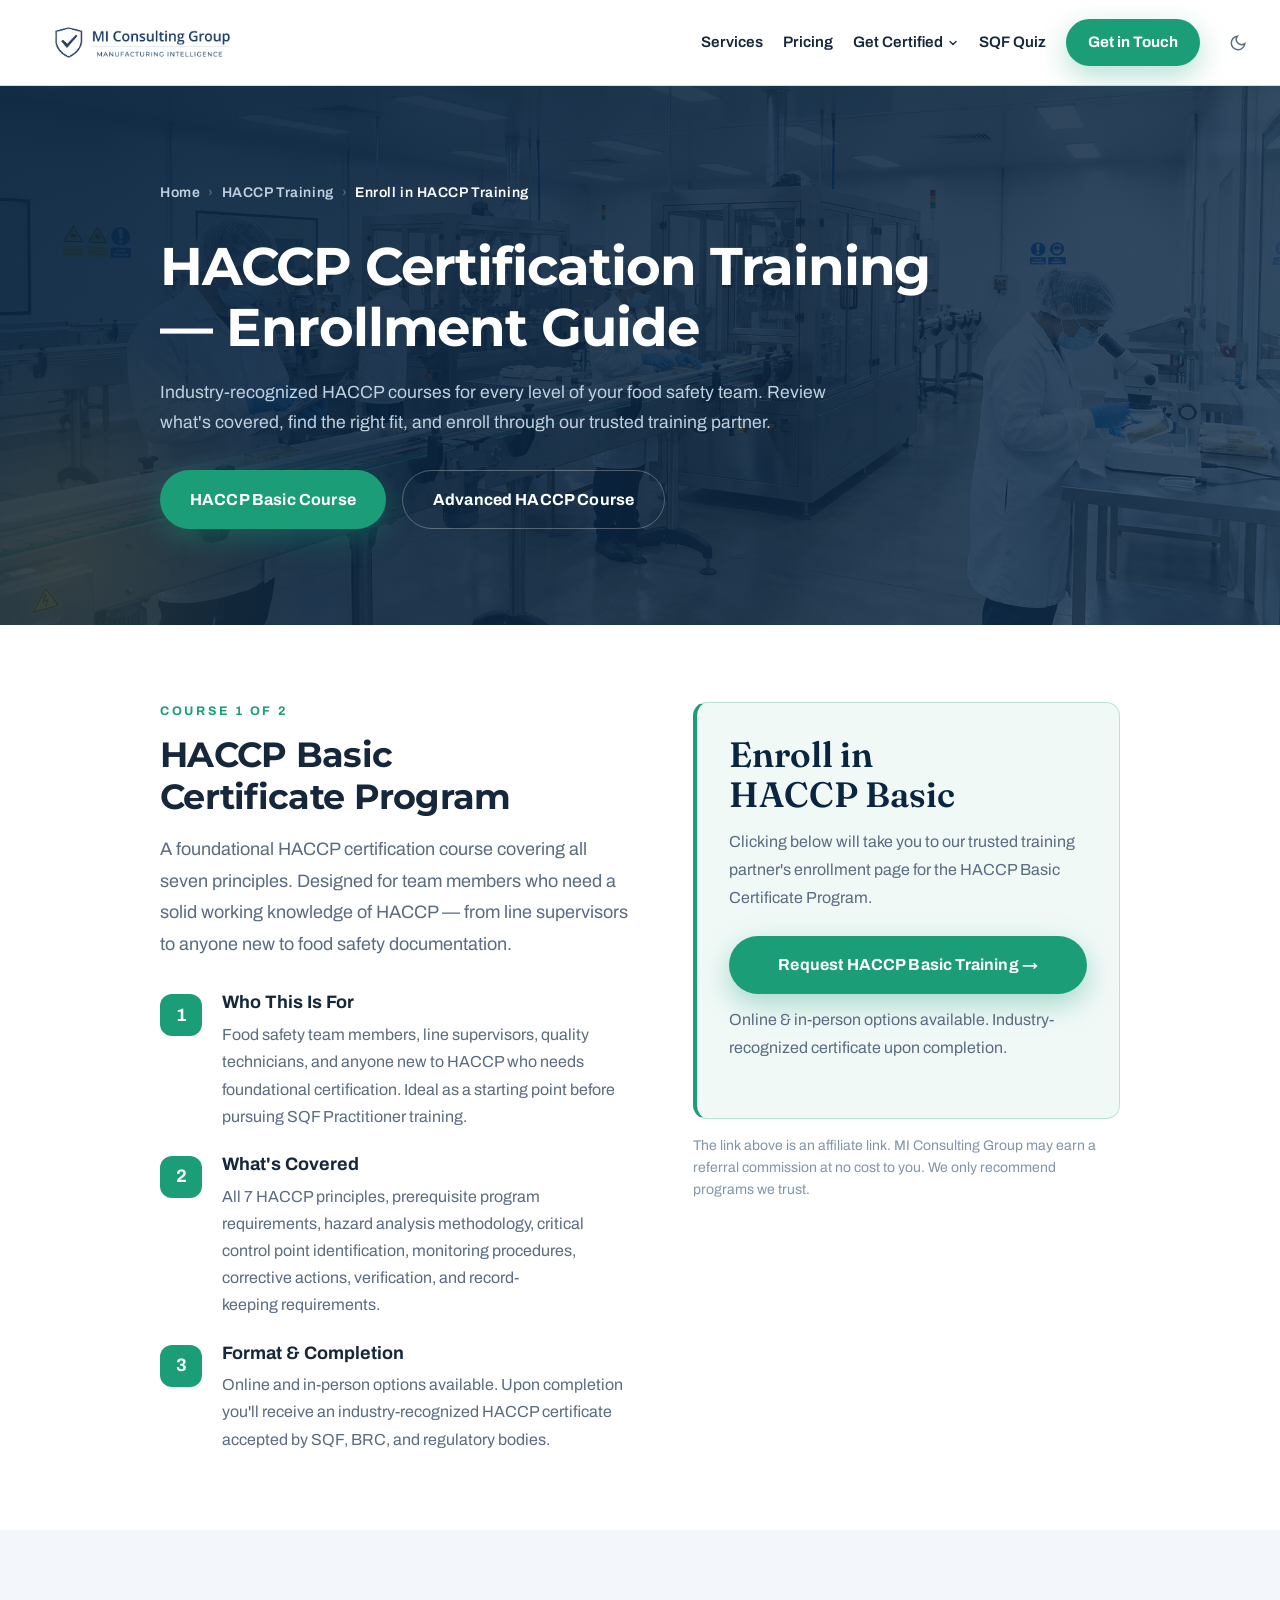
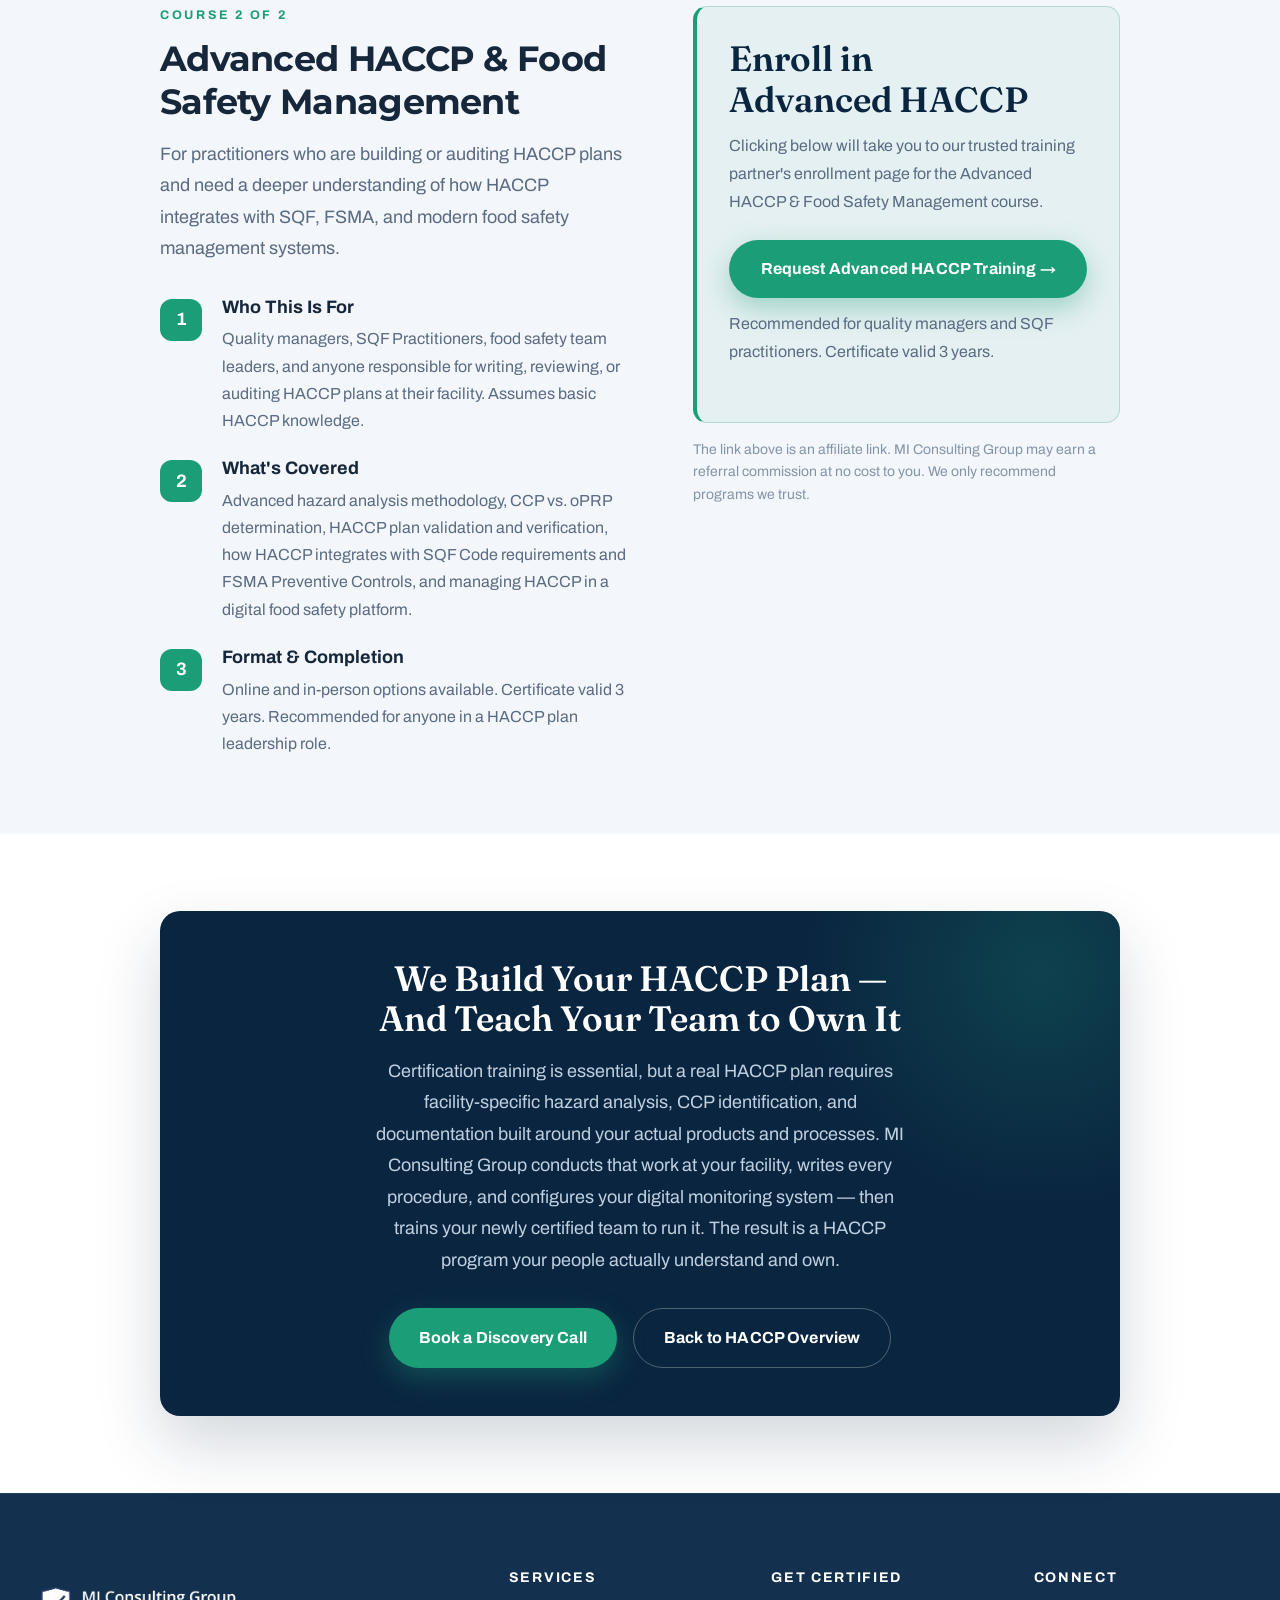
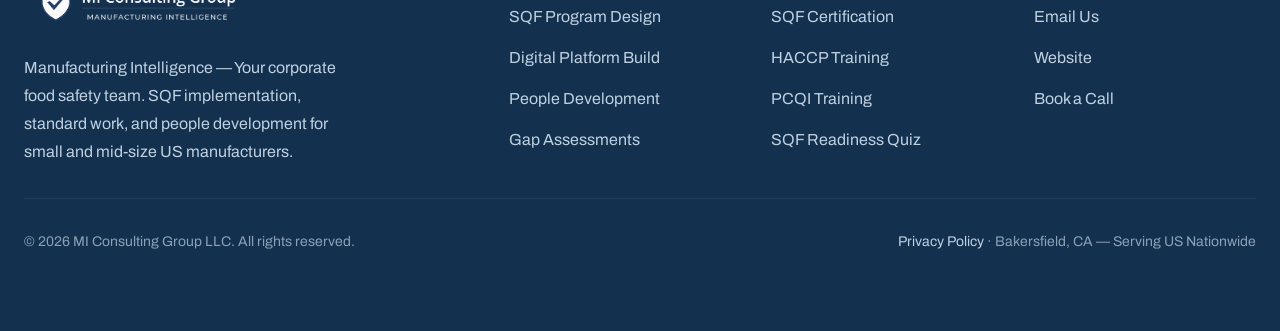
==== enroll-haccp.html @ 7e29c8f1 "Replace the landing page with the Perplexity multi-page site, restyled in the old design The single-" ====
<!DOCTYPE html>
<html lang="en">
<head>
<meta charset="UTF-8">
<meta name="viewport" content="width=device-width, initial-scale=1.0">
<title>HACCP Certification Training — Enrollment Guide | MI Consulting Group LLC</title>
<meta name="description" content="Enroll in industry-recognized HACCP certification training. HACCP Basic Certificate and Advanced HACCP courses for food safety teams at every level.">
<meta name="robots" content="index, follow">

<meta property="og:title" content="HACCP Certification Training — Enrollment Guide | MI Consulting Group LLC">
<meta property="og:description" content="Industry-recognized HACCP courses for every level of your food safety team. Review what's covered and enroll through our trusted training partner.">
<meta property="og:type" content="article">
<meta property="og:url" content="https://manufacturingintelligence.ai/enroll-haccp.html">
<meta property="og:image" content="https://manufacturingintelligence.ai/assets/hero.jpg">
<meta property="og:locale" content="en_US">
<meta property="og:site_name" content="MI Consulting Group LLC">

<meta name="twitter:card" content="summary_large_image">
<meta name="twitter:title" content="HACCP Certification Training — Enrollment Guide | MI Consulting Group LLC">
<meta name="twitter:description" content="Industry-recognized HACCP courses for every level of your food safety team.">
<meta name="twitter:image" content="https://manufacturingintelligence.ai/assets/hero.jpg">

<link rel="canonical" href="https://manufacturingintelligence.ai/enroll-haccp.html">

<link rel="icon" href="./assets/favicon.ico" sizes="any">
<link rel="icon" type="image/png" sizes="32x32" href="./assets/favicon-32.png">
<link rel="apple-touch-icon" href="./assets/apple-touch-icon.png">

<link rel="preconnect" href="https://fonts.googleapis.com">
<link rel="preconnect" href="https://fonts.gstatic.com" crossorigin>
<link href="https://fonts.googleapis.com/css2?family=Fraunces:opsz,wght@9..144,400;9..144,500;9..144,600;9..144,700;9..144,900&family=Archivo:wght@400;500;600;700;800&family=Montserrat:wght@400;500;600;700;800&display=swap" rel="stylesheet">
<link rel="stylesheet" href="./base.css">
<link rel="stylesheet" href="./style.css">

<script type="application/ld+json">
{
  "@context": "https://schema.org",
  "@type": "WebPage",
  "name": "HACCP Certification Training — Enrollment Guide",
  "description": "Enroll in industry-recognized HACCP Basic and Advanced certification training courses.",
  "url": "https://manufacturingintelligence.ai/enroll-haccp.html",
  "isPartOf": {
    "@type": "WebSite",
    "name": "MI Consulting Group LLC",
    "url": "https://manufacturingintelligence.ai"
  },
  "breadcrumb": {
    "@type": "BreadcrumbList",
    "itemListElement": [
      { "@type": "ListItem", "position": 1, "name": "Home", "item": "https://manufacturingintelligence.ai/" },
      { "@type": "ListItem", "position": 2, "name": "HACCP Training", "item": "https://manufacturingintelligence.ai/haccp.html" },
      { "@type": "ListItem", "position": 3, "name": "Enroll in HACCP Training", "item": "https://manufacturingintelligence.ai/enroll-haccp.html" }
    ]
  }
}
</script>
</head>
<body>


<!-- HEADER -->
<header class="header" id="header">
  <div class="header-inner">
    <a href="./index.html" class="logo" aria-label="MI Consulting Group home">
      <img class="logo-img logo-img--light" src="./logo_mi.png" alt="MI Consulting Group, Manufacturing Intelligence" width="652" height="169">
      <img class="logo-img logo-img--dark" src="./logo_mi_blanco.png" alt="" aria-hidden="true" width="652" height="169">
    </a>

    <nav id="nav" aria-label="Main navigation">
      <ul class="nav">
        <li class="nav-item"><a href="./index.html#services" class="nav-link">Services</a></li>
        <li class="nav-item"><a href="./index.html#pricing" class="nav-link">Pricing</a></li>
        <li class="nav-item" id="certDropdown">
          <button class="nav-link" aria-haspopup="true" aria-expanded="false" id="certBtn">
            Get Certified
            <svg class="nav-chevron" width="12" height="12" viewBox="0 0 24 24" fill="none" stroke="currentColor" stroke-width="2.5" stroke-linecap="round"><polyline points="6 9 12 15 18 9"/></svg>
          </button>
          <ul class="nav-submenu" role="menu">
            <li><a href="./sqf.html">
              <span class="nav-sub-icon nav-sub-icon--sqf">SQF</span>
              <span class="nav-sub-text"><strong>SQF Certification</strong><span>Training &amp; Exam Prep</span></span>
            </a></li>
            <li><a href="./haccp.html">
              <span class="nav-sub-icon nav-sub-icon--haccp">H</span>
              <span class="nav-sub-text"><strong>HACCP Training</strong><span>7 Principles Certification</span></span>
            </a></li>
            <li><a href="./pcqi.html">
              <span class="nav-sub-icon nav-sub-icon--pcqi">P</span>
              <span class="nav-sub-text"><strong>PCQI Training</strong><span>FSMA Compliance</span></span>
            </a></li>
            <li><a href="./fsma-204.html">
              <span class="nav-sub-icon nav-sub-icon--fsma">F</span>
              <span class="nav-sub-text"><strong>FSMA 204 Readiness</strong><span>Traceability &amp; Software</span></span>
            </a></li>
          </ul>
        </li>
        <li class="nav-item"><a href="./index.html#assessment" class="nav-link">SQF Quiz</a></li>
        <li class="nav-item"><a href="./index.html#contact" class="nav-link nav-link--cta">Get in Touch</a></li>
        <li class="nav-item">
          <button class="theme-toggle" data-theme-toggle aria-label="Switch to dark mode">
            <svg width="18" height="18" viewBox="0 0 24 24" fill="none" stroke="currentColor" stroke-width="2"><path d="M21 12.79A9 9 0 1 1 11.21 3 7 7 0 0 0 21 12.79z"/></svg>
          </button>
        </li>
      </ul>
    </nav>
    <button class="mobile-toggle" id="mobileBtn" aria-label="Toggle navigation menu" aria-expanded="false">
      <svg width="22" height="22" viewBox="0 0 24 24" fill="none" stroke="currentColor" stroke-width="2" stroke-linecap="round"><line x1="3" y1="6" x2="21" y2="6"/><line x1="3" y1="12" x2="21" y2="12"/><line x1="3" y1="18" x2="21" y2="18"/></svg>
    </button>
  </div>
</header>


<!-- PAGE HERO -->
<section class="page-hero">
  <div class="page-hero-bg">
    <img src="./assets/hero.webp" alt="Food manufacturing facility" loading="eager" width="1920" height="1080">
    <div class="page-hero-overlay"></div>
  </div>
  <div class="page-hero-inner">
    <nav class="breadcrumb" aria-label="Breadcrumb">
      <a href="./index.html">Home</a>
      <span class="breadcrumb-sep">›</span>
      <a href="./haccp.html">HACCP Training</a>
      <span class="breadcrumb-sep">›</span>
      <span class="breadcrumb-current">Enroll in HACCP Training</span>
    </nav>
    <h1>HACCP Certification Training — Enrollment Guide</h1>
    <p class="page-hero-desc">Industry-recognized HACCP courses for every level of your food safety team. Review what's covered, find the right fit, and enroll through our trusted training partner.</p>
    <div class="page-hero-actions">
      <a href="#basic" class="btn btn-white btn-lg">HACCP Basic Course</a>
      <a href="#advanced" class="btn btn-outline-white btn-lg">Advanced HACCP Course</a>
    </div>
  </div>
</section>


<!-- COURSE 1: HACCP BASIC -->
<section class="page-section" id="basic">
  <div class="page-inner">
    <div class="page-content-grid">

      <!-- Left: course details -->
      <div class="fade-up">
        <span class="eyebrow">Course 1 of 2</span>
        <h2 style="font-family:var(--font-display);font-size:var(--text-xl);color:var(--color-text);margin-bottom:var(--space-4);line-height:1.2;">HACCP Basic Certificate Program</h2>
        <p style="font-size:var(--text-base);color:var(--color-text-muted);line-height:1.75;margin-bottom:var(--space-8);">A foundational HACCP certification course covering all seven principles. Designed for team members who need a solid working knowledge of HACCP — from line supervisors to anyone new to food safety documentation.</p>

        <div class="principle-list">
          <div class="principle-item">
            <div class="principle-num">1</div>
            <div>
              <h4>Who This Is For</h4>
              <p>Food safety team members, line supervisors, quality technicians, and anyone new to HACCP who needs foundational certification. Ideal as a starting point before pursuing SQF Practitioner training.</p>
            </div>
          </div>
          <div class="principle-item">
            <div class="principle-num">2</div>
            <div>
              <h4>What's Covered</h4>
              <p>All 7 HACCP principles, prerequisite program requirements, hazard analysis methodology, critical control point identification, monitoring procedures, corrective actions, verification, and record-keeping requirements.</p>
            </div>
          </div>
          <div class="principle-item">
            <div class="principle-num">3</div>
            <div>
              <h4>Format &amp; Completion</h4>
              <!-- TODO: Update format details once training partner is confirmed -->
              <p>Online and in-person options available. Upon completion you'll receive an industry-recognized HACCP certificate accepted by SQF, BRC, and regulatory bodies.</p>
            </div>
          </div>
        </div>
      </div>

      <!-- Right: enrollment CTA -->
      <div class="fade-up">
        <div class="cert-cta-box">
          <h3>Enroll in HACCP Basic</h3>
          <!-- TODO: Update provider name when affiliate partner is confirmed -->
          <p>Clicking below will take you to our trusted training partner's enrollment page for the HACCP Basic Certificate Program.</p>
          <a href="./training-inquiry.html?course=haccp-basic" class="btn btn-navy btn-lg" style="width:100%;justify-content:center;">Request HACCP Basic Training →</a>
          <!-- TODO: Update pricing note once known -->
          <p class="cert-cta-note">Online &amp; in-person options available. Industry-recognized certificate upon completion.</p>
        </div>
        <p style="margin-top:var(--space-4);font-size:var(--text-xs);color:var(--color-text-faint);">The link above is an affiliate link. MI Consulting Group may earn a referral commission at no cost to you. We only recommend programs we trust.</p>
      </div>

    </div>
  </div>
</section>


<!-- COURSE 2: ADVANCED HACCP -->
<section class="page-section page-section--alt" id="advanced">
  <div class="page-inner">
    <div class="page-content-grid">

      <!-- Left: course details -->
      <div class="fade-up">
        <span class="eyebrow">Course 2 of 2</span>
        <h2 style="font-family:var(--font-display);font-size:var(--text-xl);color:var(--color-text);margin-bottom:var(--space-4);line-height:1.2;">Advanced HACCP &amp; Food Safety Management</h2>
        <p style="font-size:var(--text-base);color:var(--color-text-muted);line-height:1.75;margin-bottom:var(--space-8);">For practitioners who are building or auditing HACCP plans and need a deeper understanding of how HACCP integrates with SQF, FSMA, and modern food safety management systems.</p>

        <div class="principle-list">
          <div class="principle-item">
            <div class="principle-num">1</div>
            <div>
              <h4>Who This Is For</h4>
              <p>Quality managers, SQF Practitioners, food safety team leaders, and anyone responsible for writing, reviewing, or auditing HACCP plans at their facility. Assumes basic HACCP knowledge.</p>
            </div>
          </div>
          <div class="principle-item">
            <div class="principle-num">2</div>
            <div>
              <h4>What's Covered</h4>
              <p>Advanced hazard analysis methodology, CCP vs. oPRP determination, HACCP plan validation and verification, how HACCP integrates with SQF Code requirements and FSMA Preventive Controls, and managing HACCP in a digital food safety platform.</p>
            </div>
          </div>
          <div class="principle-item">
            <div class="principle-num">3</div>
            <div>
              <h4>Format &amp; Completion</h4>
              <!-- TODO: Update format details once training partner is confirmed -->
              <p>Online and in-person options available. Certificate valid 3 years. Recommended for anyone in a HACCP plan leadership role.</p>
            </div>
          </div>
        </div>
      </div>

      <!-- Right: enrollment CTA -->
      <div class="fade-up">
        <div class="cert-cta-box">
          <h3>Enroll in Advanced HACCP</h3>
          <!-- TODO: Update provider name when affiliate partner is confirmed -->
          <p>Clicking below will take you to our trusted training partner's enrollment page for the Advanced HACCP &amp; Food Safety Management course.</p>
          <a href="./training-inquiry.html?course=haccp-advanced" class="btn btn-navy btn-lg" style="width:100%;justify-content:center;">Request Advanced HACCP Training →</a>
          <!-- TODO: Update pricing note once known -->
          <p class="cert-cta-note">Recommended for quality managers and SQF practitioners. Certificate valid 3 years.</p>
        </div>
        <p style="margin-top:var(--space-4);font-size:var(--text-xs);color:var(--color-text-faint);">The link above is an affiliate link. MI Consulting Group may earn a referral commission at no cost to you. We only recommend programs we trust.</p>
      </div>

    </div>
  </div>
</section>


<!-- MI HELP -->
<section class="page-section">
  <div class="page-inner">
    <div class="mi-help-box fade-up">
      <h3>We Build Your HACCP Plan — And Teach Your Team to Own It</h3>
      <p>Certification training is essential, but a real HACCP plan requires facility-specific hazard analysis, CCP identification, and documentation built around your actual products and processes. MI Consulting Group conducts that work at your facility, writes every procedure, and configures your digital monitoring system — then trains your newly certified team to run it. The result is a HACCP program your people actually understand and own.</p>
      <div class="mi-help-actions">
        <a href="./index.html#contact" class="btn btn-white btn-lg">Book a Discovery Call</a>
        <a href="./haccp.html" class="btn btn-outline-white btn-lg">Back to HACCP Overview</a>
      </div>
    </div>
  </div>
</section>


<!-- FOOTER -->
<footer class="footer">
  <div class="footer-inner">
    <div class="footer-brand">
      <a href="./index.html" class="logo" aria-label="MI Consulting Group home">
        <img class="logo-img logo-img--footer" src="./logo_mi_blanco.png" alt="MI Consulting Group, Manufacturing Intelligence" width="652" height="169">
      </a>
      <p>Manufacturing Intelligence — Your corporate food safety team. SQF implementation, standard work, and people development for small and mid-size US manufacturers.</p>
    </div>
    <div class="footer-col">
      <h5>Services</h5>
      <ul class="footer-links" role="list">
        <li><a href="./index.html#services">SQF Program Design</a></li>
        <li><a href="./index.html#services">Digital Platform Build</a></li>
        <li><a href="./index.html#services">People Development</a></li>
        <li><a href="./index.html#services">Gap Assessments</a></li>
      </ul>
    </div>
    <div class="footer-col">
      <h5>Get Certified</h5>
      <ul class="footer-links" role="list">
        <li><a href="./sqf.html">SQF Certification</a></li>
        <li><a href="./haccp.html">HACCP Training</a></li>
        <li><a href="./pcqi.html">PCQI Training</a></li>
        <li><a href="./index.html#assessment">SQF Readiness Quiz</a></li>
      </ul>
    </div>
    <div class="footer-col">
      <h5>Connect</h5>
      <ul class="footer-links" role="list">
        <li><a href="mailto:info@manufacturingintelligence.ai">Email Us</a></li>
        <li><a href="https://manufacturingintelligence.ai" target="_blank" rel="noopener noreferrer">Website</a></li>
        <li><a href="./index.html#contact">Book a Call</a></li>
      </ul>
    </div>
  </div>
  <div class="footer-bottom">
    <span>&copy; 2026 MI Consulting Group LLC. All rights reserved.</span>
    <span><a href="./privacy.html">Privacy Policy</a> &middot; Bakersfield, CA &mdash; Serving US Nationwide</span>
  </div>
</footer>

<script>
(function(){var btn=document.querySelector('[data-theme-toggle]'),root=document.documentElement;var t=matchMedia('(prefers-color-scheme:dark)').matches?'dark':'light';root.setAttribute('data-theme',t);function ui(){if(!btn)return;btn.innerHTML=t==='dark'?'<svg width="18" height="18" viewBox="0 0 24 24" fill="none" stroke="currentColor" stroke-width="2"><circle cx="12" cy="12" r="5"/><path d="M12 1v2M12 21v2M4.22 4.22l1.42 1.42M18.36 18.36l1.42 1.42M1 12h2M21 12h2M4.22 19.78l1.42-1.42M18.36 5.64l1.42-1.42"/></svg>':'<svg width="18" height="18" viewBox="0 0 24 24" fill="none" stroke="currentColor" stroke-width="2"><path d="M21 12.79A9 9 0 1 1 11.21 3 7 7 0 0 0 21 12.79z"/></svg>';}ui();if(btn)btn.addEventListener('click',function(){t=t==='dark'?'light':'dark';root.setAttribute('data-theme',t);ui();});})();
(function(){var mb=document.getElementById('mobileBtn'),nav=document.getElementById('nav');if(!mb||!nav)return;mb.addEventListener('click',function(){var o=nav.querySelector('.nav').classList.toggle('open');mb.setAttribute('aria-expanded',o);});nav.querySelectorAll('.nav-link:not(button)').forEach(function(a){a.addEventListener('click',function(){nav.querySelector('.nav').classList.remove('open');mb.setAttribute('aria-expanded','false');});});})();
(function(){var item=document.getElementById('certDropdown'),btn=document.getElementById('certBtn');if(!item||!btn)return;btn.addEventListener('click',function(e){if(window.innerWidth<=900){e.preventDefault();var o=item.classList.toggle('open');btn.setAttribute('aria-expanded',o);}});})();
(function(){var h=document.getElementById('header');if(!h)return;window.addEventListener('scroll',function(){h.classList.toggle('header--scrolled',window.scrollY>8);},{passive:true});})();
(function(){var obs=new IntersectionObserver(function(entries){entries.forEach(function(e){if(e.isIntersecting){e.target.classList.add('visible');obs.unobserve(e.target);}});},{threshold:0.1,rootMargin:'0px 0px -40px 0px'});document.querySelectorAll('.fade-up').forEach(function(el){obs.observe(el);});})();
(function(){var bar=document.getElementById('stickyCta'),close=document.getElementById('stickyCTAClose'),link=document.getElementById('stickyCTABtn');if(!bar)return;var dismissed=false;function check(){if(dismissed)return;bar.classList.toggle('visible',window.scrollY>300);}window.addEventListener('scroll',check,{passive:true});check();if(close)close.addEventListener('click',function(){dismissed=true;bar.classList.remove('visible');});if(link)link.addEventListener('click',function(){dismissed=true;bar.classList.remove('visible');});})();
</script>

<div class="sticky-cta" id="stickyCta" role="complementary" aria-label="Quick contact">
  <div class="sticky-cta-text">
    <strong>Questions about HACCP certification?</strong>
    MI can guide your whole team.
  </div>
  <div class="sticky-cta-actions">
    <a href="./index.html#contact" class="sticky-cta-btn" id="stickyCTABtn">Book a Call →</a>
    <button class="sticky-cta-close" id="stickyCTAClose" aria-label="Dismiss">
      <svg width="14" height="14" viewBox="0 0 24 24" fill="none" stroke="currentColor" stroke-width="2.5" stroke-linecap="round"><line x1="18" y1="6" x2="6" y2="18"/><line x1="6" y1="6" x2="18" y2="18"/></svg>
    </button>
  </div>
</div>
<script defer src="/_vercel/insights/script.js"></script>
</body>
</html>
---- base.css ----
/* base.css */
*, *::before, *::after { box-sizing: border-box; margin: 0; padding: 0; }

html {
  -moz-text-size-adjust: none;
  -webkit-text-size-adjust: none;
  text-size-adjust: none;
  -webkit-font-smoothing: antialiased;
  -moz-osx-font-smoothing: grayscale;
  text-rendering: optimizeLegibility;
  scroll-behavior: smooth;
  hanging-punctuation: first last;
  scroll-padding-top: var(--space-16);
}

body {
  min-height: 100dvh;
  line-height: 1.6;
  font-family: var(--font-body, sans-serif);
  font-size: var(--text-base);
  color: var(--color-text);
  background-color: var(--color-bg);
  overflow-x: hidden;
}

img, picture, video, canvas, svg { display: block; max-width: 100%; height: auto; }
ul[role="list"], ol[role="list"] { list-style: none; }
input, button, textarea, select { font: inherit; color: inherit; }

h1, h2, h3, h4, h5, h6 { text-wrap: balance; line-height: 1.15; }
p, li, figcaption { text-wrap: pretty; max-width: 72ch; }

::selection {
  background: oklch(from var(--color-primary) l c h / 0.25);
  color: var(--color-text);
}

:focus-visible {
  outline: 2px solid var(--color-primary);
  outline-offset: 3px;
  border-radius: var(--radius-sm);
}

@media (prefers-reduced-motion: reduce) {
  *, *::before, *::after {
    animation-duration: 0.01ms !important;
    animation-iteration-count: 1 !important;
    transition-duration: 0.01ms !important;
    scroll-behavior: auto !important;
  }
}

button { cursor: pointer; background: none; border: none; }
table { border-collapse: collapse; width: 100%; }

a, button, [role="button"], [role="link"], input, textarea, select {
  transition: color var(--transition-interactive),
              background var(--transition-interactive),
              border-color var(--transition-interactive),
              box-shadow var(--transition-interactive);
}

.sr-only {
  position: absolute; width: 1px; height: 1px; padding: 0; margin: -1px;
  overflow: hidden; clip: rect(0, 0, 0, 0); white-space: nowrap; border-width: 0;
}
---- style.css ----
/* ============================================
   MI Consulting Group LLC — Component Styles
   ============================================ */

/* ── Design Tokens ── */
:root, [data-theme="light"] {
  --text-xs:   clamp(0.75rem,  0.7rem  + 0.25vw, 0.875rem);
  --text-sm:   clamp(0.875rem, 0.8rem  + 0.35vw, 1rem);
  --text-base: clamp(1rem,     0.95rem + 0.25vw, 1.125rem);
  --text-lg:   clamp(1.125rem, 1rem    + 0.75vw, 1.5rem);
  --text-xl:   clamp(1.5rem,   1.2rem  + 1.25vw, 2.25rem);
  --text-2xl:  clamp(2rem,     1.2rem  + 2.5vw,  3.5rem);

  --space-1: 0.25rem; --space-2: 0.5rem;  --space-3: 0.75rem;
  --space-4: 1rem;    --space-5: 1.25rem; --space-6: 1.5rem;
  --space-8: 2rem;    --space-10: 2.5rem; --space-12: 3rem;
  --space-16: 4rem;   --space-20: 5rem;   --space-24: 6rem;
  --space-32: 8rem;

  --color-bg:             #f5f7f8;
  --color-surface:        #ffffff;
  --color-surface-2:      #f0f2f4;
  --color-surface-offset: #e8ebed;
  --color-divider:        #d5dade;
  --color-border:         #c5ccd2;

  --color-text:           #0f1b2d;
  --color-text-muted:     #5a6878;
  --color-text-faint:     #9aa5b0;
  --color-text-inverse:   #f5f7f8;

  --color-primary:        #0d2b52;
  --color-primary-hover:  #163d6e;
  --color-primary-active: #08203f;
  --color-primary-light:  #e8eef6;

  --color-accent:         #1a7a3a;
  --color-accent-hover:   #15632f;
  --color-accent-light:   #e6f4eb;

  --color-gold:           #c4880c;
  --color-gold-light:     #fdf3e0;

  --color-danger:         #c0392b;
  --color-danger-light:   #fde8e8;
  --color-danger-dark:    #e05c4e;

  --radius-sm: 0.375rem; --radius-md: 0.5rem; --radius-lg: 0.75rem;
  --radius-xl: 1rem;     --radius-2xl: 1.5rem; --radius-full: 9999px;

  --transition-interactive: 180ms cubic-bezier(0.16, 1, 0.3, 1);

  --shadow-sm:  0 1px 3px rgba(15,27,45,0.06), 0 1px 2px rgba(15,27,45,0.04);
  --shadow-md:  0 4px 16px rgba(15,27,45,0.08), 0 2px 6px rgba(15,27,45,0.05);
  --shadow-lg:  0 12px 40px rgba(15,27,45,0.12), 0 4px 12px rgba(15,27,45,0.07);
  --shadow-xl:  0 24px 64px rgba(15,27,45,0.16), 0 8px 20px rgba(15,27,45,0.09);

  --content-narrow: 640px;
  --content-default: 960px;
  --content-wide: 1200px;

  --font-display: 'DM Serif Display', Georgia, serif;
  --font-body: 'DM Sans', 'Helvetica Neue', sans-serif;
}

[data-theme="dark"] {
  --color-bg:             #0c1320;
  --color-surface:        #131c2e;
  --color-surface-2:      #1a2540;
  --color-surface-offset: #162035;
  --color-divider:        #253450;
  --color-border:         #2e3f5a;
  --color-text:           #d4dbe6;
  --color-text-muted:     #8a96a8;
  --color-text-faint:     #5a6878;
  --color-text-inverse:   #0f1b2d;
  --color-primary:        #5b9bd5;
  --color-primary-hover:  #7db4e8;
  --color-primary-active: #4a87c0;
  --color-primary-light:  #1a2a45;
  --color-accent:         #4db870;
  --color-accent-hover:   #3da860;
  --color-accent-light:   #152d1e;
  --color-gold:           #e8a832;
  --color-gold-light:     #2a2010;
  --color-danger:         #e05c4e;
  --color-danger-light:   #2d1010;
  --shadow-sm:  0 1px 3px rgba(0,0,0,0.3);
  --shadow-md:  0 4px 16px rgba(0,0,0,0.4);
  --shadow-lg:  0 12px 40px rgba(0,0,0,0.5);
  --shadow-xl:  0 24px 64px rgba(0,0,0,0.6);
}

@media (prefers-color-scheme: dark) {
  :root:not([data-theme]) {
    --color-bg: #0c1320; --color-surface: #131c2e; --color-surface-2: #1a2540;
    --color-surface-offset: #162035; --color-divider: #253450; --color-border: #2e3f5a;
    --color-text: #d4dbe6; --color-text-muted: #8a96a8; --color-text-faint: #5a6878;
    --color-text-inverse: #0f1b2d; --color-primary: #5b9bd5;
    --color-primary-hover: #7db4e8; --color-primary-active: #4a87c0;
    --color-primary-light: #1a2a45; --color-accent: #4db870;
    --color-accent-hover: #3da860; --color-accent-light: #152d1e;
    --color-gold: #e8a832; --color-gold-light: #2a2010;
    --color-danger: #e05c4e; --color-danger-light: #2d1010;
    --shadow-sm: 0 1px 3px rgba(0,0,0,0.3); --shadow-md: 0 4px 16px rgba(0,0,0,0.4);
    --shadow-lg: 0 12px 40px rgba(0,0,0,0.5); --shadow-xl: 0 24px 64px rgba(0,0,0,0.6);
  }
}


/* ══════════════════════════════════════════
   HEADER
══════════════════════════════════════════ */
.header {
  position: sticky;
  top: 0;
  z-index: 100;
  background-color: var(--color-bg);
  background-color: rgba(245,247,248,0.94);
  backdrop-filter: blur(16px);
  -webkit-backdrop-filter: blur(16px);
  border-bottom: 1px solid var(--color-divider);
  transition: box-shadow 0.3s;
}
[data-theme="dark"] .header { background-color: rgba(12,19,32,0.94); }
.header--scrolled { box-shadow: var(--shadow-sm); }

.header-inner {
  max-width: var(--content-wide);
  margin-inline: auto;
  padding: var(--space-3) var(--space-6);
  display: flex;
  align-items: center;
  justify-content: space-between;
  gap: var(--space-4);
  position: relative;
}

/* Logo */
.logo {
  display: flex;
  align-items: center;
  gap: var(--space-3);
  text-decoration: none;
  color: var(--color-text);
  flex-shrink: 0;
}
.logo-icon { width: 38px; height: 38px; flex-shrink: 0; color: var(--color-primary); }
.logo-name {
  font-family: var(--font-display);
  font-size: clamp(0.95rem, 0.85rem + 0.5vw, 1.2rem);
  font-weight: 400;
  line-height: 1.15;
  color: var(--color-text);
}
.logo-sub {
  font-size: var(--text-xs);
  color: var(--color-text-muted);
  font-weight: 500;
  letter-spacing: 0.06em;
  text-transform: uppercase;
}

/* Nav */
.nav {
  display: flex;
  align-items: center;
  gap: var(--space-1);
  list-style: none;
}
.nav-item { position: relative; }
.nav-link {
  display: flex;
  align-items: center;
  gap: var(--space-1);
  padding: var(--space-2) var(--space-3);
  font-size: var(--text-sm);
  font-weight: 500;
  color: var(--color-text-muted);
  text-decoration: none;
  border-radius: var(--radius-md);
  white-space: nowrap;
  background: none;
  border: none;
  cursor: pointer;
}
.nav-link:hover { color: var(--color-text); background: var(--color-surface-2); }
.nav-link--cta {
  background: var(--color-primary);
  color: #fff !important;
  font-weight: 600;
  padding: var(--space-2) var(--space-5);
}
.nav-link--cta:hover { background: var(--color-primary-hover) !important; }

.nav-chevron { flex-shrink: 0; transition: transform 0.2s; }
.nav-item:hover .nav-chevron, .nav-item.open .nav-chevron { transform: rotate(180deg); }

/* Dropdown submenu */
.nav-submenu {
  position: absolute;
  top: 100%;
  left: 50%;
  transform: translateX(-50%) translateY(6px);
  background: var(--color-surface);
  border: 1px solid var(--color-divider);
  border-radius: var(--radius-xl);
  box-shadow: var(--shadow-lg);
  min-width: 240px;
  padding: 8px var(--space-2) var(--space-2);
  list-style: none;
  opacity: 0;
  visibility: hidden;
  transition: opacity 0.18s, visibility 0.18s, transform 0.18s;
  z-index: 200;
}
.nav-item:hover .nav-submenu, .nav-item.open .nav-submenu {
  opacity: 1; visibility: visible; transform: translateX(-50%) translateY(0);
}
.nav-submenu li a {
  display: flex;
  align-items: center;
  gap: var(--space-3);
  padding: var(--space-3) var(--space-4);
  font-size: var(--text-sm);
  font-weight: 500;
  color: var(--color-text);
  text-decoration: none;
  border-radius: var(--radius-lg);
  transition: background var(--transition-interactive);
}
.nav-submenu li a:hover { background: var(--color-surface-2); }
.nav-sub-icon {
  width: 34px; height: 34px;
  border-radius: var(--radius-md);
  display: flex; align-items: center; justify-content: center;
  flex-shrink: 0;
  font-size: var(--text-xs);
  font-weight: 800;
  letter-spacing: 0.05em;
}
.nav-sub-icon--sqf  { background: var(--color-primary-light); color: var(--color-primary); }
.nav-sub-icon--haccp{ background: var(--color-accent-light);  color: var(--color-accent);  }
.nav-sub-icon--pcqi { background: var(--color-gold-light);    color: var(--color-gold);    }
.nav-sub-icon--fsma { background: var(--color-surface-2);     color: var(--color-text);    }

.nav-sub-text strong { display: block; font-size: var(--text-sm); color: var(--color-text); }
.nav-sub-text span   { font-size: var(--text-xs); color: var(--color-text-muted); font-weight: 400; }

/* Mobile toggle */
.mobile-toggle {
  display: none;
  width: 44px; height: 44px;
  align-items: center; justify-content: center;
  border-radius: var(--radius-md);
  border: none; background: transparent;
  color: var(--color-text); cursor: pointer;
  flex-shrink: 0;
}
.theme-toggle {
  width: 36px; height: 36px;
  display: flex; align-items: center; justify-content: center;
  border-radius: var(--radius-md);
  border: none; background: transparent;
  color: var(--color-text-muted); cursor: pointer;
  flex-shrink: 0;
}
.theme-toggle:hover { background: var(--color-surface-2); color: var(--color-text); }

@media (max-width: 900px) {
  .mobile-toggle { display: flex; }
  .nav { display: none; }
  .nav.open {
    display: flex;
    flex-direction: column;
    align-items: stretch;
    position: absolute;
    top: 100%; left: 0; right: 0;
    background: var(--color-surface);
    border-bottom: 1px solid var(--color-divider);
    padding: var(--space-4) var(--space-4) var(--space-6);
    box-shadow: var(--shadow-lg);
    z-index: 100;
    gap: 0;
  }
  .nav.open .nav-item { width: 100%; }
  .nav.open .nav-link {
    padding: var(--space-3) var(--space-3);
    font-size: var(--text-base);
    width: 100%;
    justify-content: space-between;
  }
  .nav.open .nav-submenu {
    position: static;
    transform: none;
    opacity: 1; visibility: visible;
    box-shadow: none; border: none;
    background: var(--color-surface-2);
    border-radius: var(--radius-lg);
    margin: var(--space-1) 0 var(--space-2);
    padding: var(--space-2);
    display: none;
  }
  .nav.open .nav-item.open .nav-submenu { display: block; }
  .nav.open .nav-link--cta { margin-top: var(--space-3); justify-content: center; }
}


/* ══════════════════════════════════════════
   BUTTONS
══════════════════════════════════════════ */
.btn {
  display: inline-flex; align-items: center; justify-content: center;
  gap: var(--space-2);
  font-family: var(--font-body);
  font-weight: 600; font-size: var(--text-sm);
  letter-spacing: 0.01em;
  text-decoration: none;
  border-radius: var(--radius-md);
  cursor: pointer;
  white-space: nowrap;
  border: none;
  padding: var(--space-3) var(--space-6);
  transition: background var(--transition-interactive), color var(--transition-interactive),
              box-shadow var(--transition-interactive), transform var(--transition-interactive),
              border-color var(--transition-interactive);
}
.btn-navy {
  background: var(--color-primary);
  color: #fff;
}
.btn-navy:hover { background: var(--color-primary-hover); transform: translateY(-1px); box-shadow: var(--shadow-md); }
.btn-navy:active { background: var(--color-primary-active); transform: none; box-shadow: none; }

.btn-green {
  background: var(--color-accent);
  color: #fff;
}
.btn-green:hover { background: var(--color-accent-hover); transform: translateY(-1px); box-shadow: var(--shadow-md); }

.btn-outline {
  background: transparent;
  color: var(--color-primary);
  border: 2px solid var(--color-primary);
}
.btn-outline:hover { background: var(--color-primary-light); }

.btn-outline-white {
  background: transparent;
  color: #fff;
  border: 2px solid rgba(255,255,255,0.45);
}
.btn-outline-white:hover { background: rgba(255,255,255,0.1); border-color: rgba(255,255,255,0.7); }

.btn-white {
  background: #fff;
  color: var(--color-primary);
  font-weight: 700;
}
.btn-white:hover { background: rgba(255,255,255,0.92); transform: translateY(-1px); box-shadow: 0 8px 24px rgba(0,0,0,0.15); }

.btn-ghost {
  background: transparent;
  color: var(--color-text-muted);
  border: 1.5px solid var(--color-border);
}
.btn-ghost:hover { background: var(--color-surface-2); color: var(--color-text); }

.btn-lg { padding: var(--space-4) var(--space-8); font-size: var(--text-base); border-radius: var(--radius-lg); }
.btn-sm { padding: var(--space-2) var(--space-4); font-size: var(--text-xs); }


/* ══════════════════════════════════════════
   HERO
══════════════════════════════════════════ */
.hero {
  position: relative;
  min-height: 88vh;
  display: flex;
  align-items: center;
  overflow: hidden;
}
.hero-bg { position: absolute; inset: 0; z-index: 0; }
.hero-bg img { width: 100%; height: 100%; object-fit: cover; object-position: center 30%; }
.hero-overlay {
  position: absolute; inset: 0;
  background: linear-gradient(
    140deg,
    rgba(8,26,56,0.95) 0%,
    rgba(8,26,56,0.84) 40%,
    rgba(8,26,56,0.55) 100%
  );
}
[data-theme="dark"] .hero-overlay {
  background: linear-gradient(140deg, rgba(4,8,18,0.97) 0%, rgba(4,8,18,0.90) 50%, rgba(4,8,18,0.72) 100%);
}
.hero-content {
  position: relative; z-index: 1;
  width: 100%;
  max-width: var(--content-wide);
  margin-inline: auto;
  padding: clamp(var(--space-16), 12vw, var(--space-32)) var(--space-6);
}
.hero-eyebrow {
  display: inline-flex; align-items: center; gap: var(--space-2);
  padding: var(--space-2) var(--space-4);
  background: rgba(78,210,119,0.15);
  border: 1px solid rgba(78,210,119,0.35);
  border-radius: var(--radius-full);
  font-size: var(--text-xs); font-weight: 700;
  color: #7ee8a2;
  letter-spacing: 0.1em; text-transform: uppercase;
  margin-bottom: var(--space-6);
}
.hero h1 {
  font-family: var(--font-display);
  font-size: clamp(2.2rem, 1.4rem + 3.8vw, 4rem);
  font-weight: 400;
  color: #fff;
  line-height: 1.08;
  letter-spacing: -0.025em;
  max-width: 780px;
  margin-bottom: var(--space-6);
}
.hero h1 em { font-style: normal; color: #7ee8a2; }
.hero-desc {
  font-size: clamp(1rem, 0.9rem + 0.5vw, 1.2rem);
  color: rgba(255,255,255,0.78);
  line-height: 1.75;
  max-width: 560px;
  margin-bottom: var(--space-8);
}
.hero-ctas { display: flex; flex-wrap: wrap; gap: var(--space-4); margin-bottom: var(--space-12); }
.hero-trust { display: flex; flex-wrap: wrap; gap: var(--space-6); }
.hero-trust-item {
  display: flex; align-items: center; gap: var(--space-2);
  font-size: var(--text-xs); font-weight: 600;
  color: rgba(255,255,255,0.55);
  letter-spacing: 0.04em; text-transform: uppercase;
}
.hero-trust-item svg { color: #7ee8a2; flex-shrink: 0; }


/* ══════════════════════════════════════════
   STAT BAR
══════════════════════════════════════════ */
.stat-bar {
  background: var(--color-primary);
  padding: var(--space-8) var(--space-6);
}
.stat-bar-inner {
  max-width: var(--content-wide); margin-inline: auto;
  display: grid; grid-template-columns: repeat(4,1fr);
  gap: var(--space-4); text-align: center;
}
@media (max-width:640px) { .stat-bar-inner { grid-template-columns: repeat(2,1fr); gap: var(--space-6); } }
.stat-number { display: block; font-family: var(--font-display); font-size: var(--text-xl); color:#fff; line-height:1; margin-bottom:var(--space-1); }
.stat-label { font-size: var(--text-xs); color: rgba(255,255,255,0.6); font-weight:600; letter-spacing:0.06em; text-transform:uppercase; }


/* ══════════════════════════════════════════
   SECTION UTILITIES
══════════════════════════════════════════ */
.section { padding: clamp(var(--space-16), 8vw, var(--space-24)) var(--space-6); }
@media (max-width:640px) { .section { padding-inline: var(--space-4); } }
.section--alt { background: var(--color-surface-2); }
.section--dark { background: var(--color-primary); }

.section-inner { max-width: var(--content-wide); margin-inline: auto; }

.section-header {
  max-width: 620px; margin-inline: auto;
  text-align: center;
  margin-bottom: clamp(var(--space-10), 5vw, var(--space-16));
}
.eyebrow {
  display: block; font-size: var(--text-xs); font-weight: 700;
  color: var(--color-accent); letter-spacing: 0.12em; text-transform: uppercase;
  margin-bottom: var(--space-3);
}
.section-label {
  display: block;
  font-size: var(--text-xs);
  font-weight: 700;
  color: var(--color-accent);
  letter-spacing: 0.12em;
  text-transform: uppercase;
  margin-bottom: var(--space-3);
}
.section--dark .eyebrow { color: #7ee8a2; }
.section-title {
  font-family: var(--font-display); font-size: var(--text-xl);
  color: var(--color-text); line-height: 1.2; letter-spacing: -0.01em;
  margin-bottom: var(--space-4);
}
.section--dark .section-title { color: #fff; }
.section-desc { font-size: var(--text-base); color: var(--color-text-muted); line-height: 1.75; max-width: 60ch; }
.section--dark .section-desc { color: rgba(255,255,255,0.7); }


/* ══════════════════════════════════════════
   CARDS (Problem & Solution)
══════════════════════════════════════════ */
.card-grid {
  display: grid;
  grid-template-columns: repeat(auto-fill, minmax(min(300px,100%), 1fr));
  gap: var(--space-5);
}
.card {
  background: var(--color-surface);
  border: 1px solid var(--color-divider);
  border-radius: var(--radius-xl);
  padding: var(--space-8);
  transition: box-shadow var(--transition-interactive), transform var(--transition-interactive);
}
.card:hover { box-shadow: var(--shadow-md); transform: translateY(-2px); }
.card-icon {
  width: 48px; height: 48px;
  border-radius: var(--radius-lg);
  display: flex; align-items: center; justify-content: center;
  margin-bottom: var(--space-5);
}
.card-icon--navy   { background: var(--color-primary-light); color: var(--color-primary); }
.card-icon--green  { background: var(--color-accent-light);  color: var(--color-accent); }
.card-icon--gold   { background: var(--color-gold-light);    color: var(--color-gold); }
.card h3 { font-family: var(--font-display); font-size: var(--text-lg); color: var(--color-text); margin-bottom: var(--space-3); line-height: 1.3; }
.card p  { font-size: var(--text-sm); color: var(--color-text-muted); line-height: 1.75; max-width: none; }

/* Paired problem/solution cards */
.ps-grid {
  display: grid;
  grid-template-columns: repeat(2, minmax(0, 1fr));
  gap: var(--space-5);
}
@media (max-width: 767px) {
  .ps-grid {
    grid-template-columns: 1fr;
  }
}
.ps-card {
  background: var(--color-surface);
  border: 1px solid var(--color-divider);
  border-radius: var(--radius-xl);
  padding: var(--space-8);
  transition: box-shadow var(--transition-interactive), transform var(--transition-interactive);
  position: relative;
}
.ps-card:hover { box-shadow: var(--shadow-md); transform: translateY(-2px); }
.ps-problem {
  background: linear-gradient(180deg, var(--color-surface) 0%, var(--color-danger-light) 100%);
  border-color: rgba(192, 57, 43, 0.18);
}
.ps-solution {
  background: linear-gradient(180deg, var(--color-surface) 0%, var(--color-accent-light) 100%);
  border-color: rgba(26, 122, 58, 0.18);
}
.ps-solution::before {
  content: "";
  position: absolute;
  top: 50%;
  left: -28px;
  width: 36px;
  height: 2px;
  background: linear-gradient(90deg, var(--color-danger) 0%, var(--color-accent) 100%);
  transform: translateY(-50%);
  opacity: 0.45;
}
@media (max-width: 767px) {
  .ps-solution::before {
    top: -18px;
    left: 50%;
    width: 2px;
    height: 28px;
    transform: translateX(-50%);
    background: linear-gradient(180deg, var(--color-danger) 0%, var(--color-accent) 100%);
  }
}
.ps-label {
  display: inline-flex;
  align-items: center;
  padding: var(--space-1) var(--space-3);
  border-radius: var(--radius-full);
  font-size: var(--text-xs);
  font-weight: 700;
  letter-spacing: 0.08em;
  text-transform: uppercase;
  margin-bottom: var(--space-4);
}
.ps-problem .ps-label {
  background: var(--color-danger-light);
  color: var(--color-danger);
}
.ps-solution .ps-label {
  background: var(--color-accent-light);
  color: var(--color-accent);
}
.ps-card h3 {
  font-family: var(--font-display);
  font-size: var(--text-lg);
  color: var(--color-text);
  margin-bottom: var(--space-3);
  line-height: 1.3;
}
.ps-card p {
  font-size: var(--text-sm);
  color: var(--color-text-muted);
  line-height: 1.75;
  max-width: none;
}


/* ══════════════════════════════════════════
   TIER / PRICING CARDS
══════════════════════════════════════════ */
.tiers-grid {
  display: grid;
  grid-template-columns: repeat(auto-fill, minmax(min(300px,100%), 1fr));
  gap: var(--space-6);
  align-items: start;
}
.tier-card {
  background: var(--color-surface);
  border: 1px solid var(--color-divider);
  border-radius: var(--radius-xl);
  overflow: hidden;
  display: flex; flex-direction: column;
  transition: box-shadow var(--transition-interactive), transform var(--transition-interactive);
}
.tier-card:hover { box-shadow: var(--shadow-lg); transform: translateY(-3px); }
.tier-card--featured {
  border-color: var(--color-primary);
  box-shadow: 0 0 0 2px var(--color-primary), var(--shadow-md);
}
.tier-accent-bar { height: 5px; }
.tier-accent-bar--build   { background: var(--color-accent); }
.tier-accent-bar--growth  { background: var(--color-primary); }
.tier-accent-bar--sustain { background: var(--color-border); }

.tier-head { padding: var(--space-8) var(--space-8) var(--space-6); border-bottom: 1px solid var(--color-divider); }
.tier-kicker {
  font-size: var(--text-xs); font-weight: 700;
  letter-spacing: 0.1em; text-transform: uppercase;
  margin-bottom: var(--space-3);
}
.tier-kicker--build   { color: var(--color-accent); }
.tier-kicker--growth  { color: var(--color-primary); }
.tier-kicker--sustain { color: var(--color-text-muted); }

.tier-name {
  font-family: var(--font-display); font-size: var(--text-xl);
  color: var(--color-text); margin-bottom: var(--space-2); line-height: 1;
}
.tier-price {
  font-family: var(--font-display);
  font-size: clamp(2rem, 1.6rem + 1vw, 2.75rem);
  color: var(--color-text); line-height: 1;
  margin-bottom: var(--space-1);
}
.tier-price sup { font-size: 0.45em; vertical-align: super; }
.tier-price-note { font-size: var(--text-xs); color: var(--color-text-muted); font-weight: 500; }

.tier-body { padding: var(--space-6) var(--space-8) var(--space-8); flex: 1; display: flex; flex-direction: column; }
.tier-desc { font-size: var(--text-sm); color: var(--color-text-muted); line-height: 1.7; margin-bottom: var(--space-6); }
.tier-features { list-style: none; display: flex; flex-direction: column; gap: var(--space-3); margin-bottom: var(--space-8); flex: 1; }
.tier-features li {
  display: flex; align-items: flex-start; gap: var(--space-3);
  font-size: var(--text-sm); color: var(--color-text-muted); line-height: 1.5;
}
.tier-check {
  flex-shrink: 0; width: 20px; height: 20px;
  border-radius: var(--radius-full);
  background: var(--color-accent-light); color: var(--color-accent);
  display: flex; align-items: center; justify-content: center; margin-top: 1px;
}
.tier-featured-badge {
  display: inline-block;
  padding: var(--space-1) var(--space-3);
  background: var(--color-primary); color: #fff;
  font-size: var(--text-xs); font-weight: 700;
  letter-spacing: 0.06em; text-transform: uppercase;
  border-radius: var(--radius-full); margin-bottom: var(--space-3);
}

/* Roadmap */
.rm {
  display: flex;
  flex-direction: column;
  align-items: center;
  gap: var(--space-6);
  max-width: 920px;
  margin-inline: auto;
}
.rm-node {
  width: 100%;
  display: grid;
  grid-template-columns: auto 1fr;
  gap: var(--space-5);
  align-items: flex-start;
}
.rm-node--start,
.rm-node--end {
  grid-template-columns: auto auto;
  justify-content: center;
  align-items: center;
}
.rm-marker {
  width: 54px;
  height: 54px;
  border-radius: var(--radius-full);
  display: flex;
  align-items: center;
  justify-content: center;
  color: #fff;
  font-weight: 700;
  box-shadow: var(--shadow-md);
  flex-shrink: 0;
}
.rm-marker--start,
.rm-marker--end,
.rm-marker--build { background: var(--color-accent); }
.rm-marker--growth { background: var(--color-primary); }
.rm-marker--sustain { background: var(--color-text); }
.rm-label {
  font-size: var(--text-sm);
  font-weight: 700;
  color: var(--color-text);
}
.rm-label--end { color: var(--color-accent); }
.rm-arrow,
.rm-graduate {
  color: var(--color-accent);
  display: flex;
  flex-direction: column;
  align-items: center;
  gap: var(--space-2);
}
.rm-graduate {
  color: var(--color-primary);
}
.rm-graduate--final {
  color: var(--color-text-muted);
}
.rm-graduate-label {
  font-size: var(--text-xs);
  font-weight: 700;
  letter-spacing: 0.06em;
  text-transform: uppercase;
  color: var(--color-text-muted);
  text-align: center;
}
.rm-card {
  background: var(--color-surface);
  border: 1px solid var(--color-divider);
  border-radius: var(--radius-2xl);
  overflow: hidden;
  box-shadow: var(--shadow-md);
}
.rm-card-header {
  display: flex;
  align-items: center;
  justify-content: space-between;
  gap: var(--space-4);
  padding: var(--space-4) var(--space-6);
  color: #fff;
}
.rm-card-header--build { background: var(--color-accent); }
.rm-card-header--growth { background: var(--color-primary); }
.rm-card-header--sustain { background: var(--color-text); }
.rm-card-tier {
  font-size: var(--text-xs);
  font-weight: 800;
  letter-spacing: 0.08em;
  text-transform: uppercase;
}
.rm-card-price {
  font-size: var(--text-sm);
  font-weight: 700;
  white-space: nowrap;
}
.rm-card-body {
  padding: var(--space-6);
}
.rm-card-body > p {
  font-size: var(--text-sm);
  color: var(--color-text-muted);
  line-height: 1.75;
  max-width: none;
}
.rm-card-role {
  font-size: var(--text-base);
  font-weight: 700;
  color: var(--color-text) !important;
  margin-bottom: var(--space-2);
}
.rm-sw {
  display: grid;
  grid-template-columns: 1fr;
  gap: var(--space-5);
  margin-top: var(--space-6);
}
@media (min-width: 768px) {
  .rm-sw { grid-template-columns: 1fr 1fr; }
}
.rm-sw-col {
  background: var(--color-surface-2);
  border: 1px solid var(--color-divider);
  border-radius: var(--radius-xl);
  padding: var(--space-5);
}
.rm-sw-header {
  font-size: var(--text-xs);
  font-weight: 800;
  letter-spacing: 0.08em;
  text-transform: uppercase;
  margin-bottom: var(--space-3);
}
.rm-sw-header--mi { color: var(--color-accent); }
.rm-sw-header--client { color: var(--color-primary); }
.rm-sw-header--shared { color: var(--color-gold); margin-top: var(--space-5); }
.rm-sw-col ul {
  list-style: none;
  display: flex;
  flex-direction: column;
  gap: var(--space-2);
}
.rm-sw-col li {
  position: relative;
  padding-left: var(--space-4);
  font-size: var(--text-sm);
  color: var(--color-text-muted);
  line-height: 1.6;
}
.rm-sw-col li::before {
  content: "";
  position: absolute;
  left: 0;
  top: 0.62em;
  width: 6px;
  height: 6px;
  border-radius: var(--radius-full);
  background: var(--color-border);
}
.rm-card-exit {
  display: flex;
  align-items: flex-start;
  gap: var(--space-3);
  margin-top: var(--space-6);
  padding: var(--space-4) var(--space-5);
  border-radius: var(--radius-xl);
  font-size: var(--text-sm);
  line-height: 1.65;
}
.rm-card-exit strong { color: var(--color-text); }
.rm-card-exit--stay {
  background: var(--color-primary-light);
  color: var(--color-text-muted);
}
.rm-card-exit--stay svg { color: var(--color-primary); flex-shrink: 0; }
.rm-card-exit--dest {
  background: var(--color-accent-light);
  color: var(--color-text-muted);
}
.rm-card-exit--dest svg { color: var(--color-accent); flex-shrink: 0; }
.roadmap-note {
  margin-top: var(--space-10);
  margin-bottom: 0;
}
@media (max-width: 767px) {
  .rm-node {
    grid-template-columns: 1fr;
    justify-items: center;
    text-align: left;
  }
  .rm-node--start,
  .rm-node--end {
    grid-template-columns: 1fr;
    justify-items: center;
    text-align: center;
  }
  .rm-card {
    width: 100%;
  }
  .rm-card-header {
    flex-direction: column;
    align-items: flex-start;
  }
}


/* ══════════════════════════════════════════
   WHY DIFFERENT (asymmetric)
══════════════════════════════════════════ */
.benefits-split {
  display: grid; grid-template-columns: 1fr; gap: var(--space-12); align-items: center;
}
@media (min-width:768px) { .benefits-split { grid-template-columns: 1fr 1fr; gap: var(--space-16); } }
.benefits-image { border-radius: var(--radius-xl); overflow: hidden; box-shadow: var(--shadow-lg); }
.benefits-image img { width:100%; aspect-ratio: 4/3; object-fit:cover; display:block; }
.benefits-list { display: flex; flex-direction: column; gap: var(--space-6); }
.benefit-item { display: flex; gap: var(--space-4); align-items: flex-start; }
.benefit-check {
  flex-shrink: 0; width: 28px; height: 28px;
  border-radius: var(--radius-full);
  background: var(--color-accent-light); color: var(--color-accent);
  display: flex; align-items: center; justify-content: center; margin-top: 2px;
}
.benefit-item h4 { font-size: var(--text-base); font-weight: 700; color: var(--color-text); margin-bottom: var(--space-1); }
.benefit-item p  { font-size: var(--text-sm); color: var(--color-text-muted); line-height: 1.7; max-width: none; }


/* ══════════════════════════════════════════
   PROCESS STEPS
══════════════════════════════════════════ */
.process-grid {
  display: grid;
  grid-template-columns: repeat(auto-fill, minmax(min(220px,100%), 1fr));
  gap: var(--space-8); counter-reset: step;
}
.process-step { counter-increment: step; text-align: center; }
.process-num {
  width: 60px; height: 60px;
  border-radius: var(--radius-full);
  background: var(--color-primary-light); color: var(--color-primary);
  font-family: var(--font-display); font-size: var(--text-lg); font-weight: 400;
  display: flex; align-items: center; justify-content: center;
  margin: 0 auto var(--space-4);
}
.process-num::before { content: counter(step, decimal-leading-zero); }
.process-step h3 { font-family: var(--font-display); font-size: var(--text-lg); color: var(--color-text); margin-bottom: var(--space-3); }
.process-step p { font-size: var(--text-sm); color: var(--color-text-muted); line-height: 1.7; max-width: 32ch; margin-inline: auto; }


/* ══════════════════════════════════════════
   TESTIMONIAL
══════════════════════════════════════════ */
.testimonial-section { background: var(--color-primary); padding: clamp(var(--space-16),8vw,var(--space-24)) var(--space-6); }
.testimonial-inner { max-width: var(--content-default); margin-inline: auto; text-align: center; }
.testimonial-mark { font-family: var(--font-display); font-size: 7rem; color: rgba(255,255,255,0.12); line-height: 0.6; display: block; margin-bottom: var(--space-4); }
.testimonial-text { font-family: var(--font-display); font-size: var(--text-xl); font-style: italic; color: #fff; line-height: 1.5; margin-bottom: var(--space-5); max-width: 780px; margin-inline: auto; }
.testimonial-author { font-size: var(--text-sm); color: rgba(255,255,255,0.55); font-weight: 500; margin-bottom: var(--space-12); }
.credential-row { display: flex; flex-wrap: wrap; justify-content: center; gap: var(--space-8); }
.credential-item { display: flex; flex-direction: column; align-items: center; gap: var(--space-2); }
.credential-icon {
  width: 52px; height: 52px;
  border-radius: var(--radius-full);
  background: rgba(255,255,255,0.1); color: #fff;
  display: flex; align-items: center; justify-content: center;
  border: 1px solid rgba(255,255,255,0.18);
}
.credential-label { font-size: var(--text-xs); font-weight: 700; color: rgba(255,255,255,0.7); letter-spacing: 0.06em; text-transform: uppercase; text-align: center; max-width: 80px; }


/* ══════════════════════════════════════════
   SQF READINESS QUIZ
══════════════════════════════════════════ */
.quiz-wrap { max-width: 740px; margin-inline: auto; }

/* — Intro — */
.quiz-intro {
  background: var(--color-surface);
  border: 1px solid var(--color-divider);
  border-radius: var(--radius-2xl);
  padding: clamp(var(--space-8), 5vw, var(--space-12));
  box-shadow: var(--shadow-md);
  text-align: center;
}
.quiz-intro-icon {
  width: 80px; height: 80px;
  border-radius: var(--radius-full);
  background: var(--color-primary-light); color: var(--color-primary);
  display: flex; align-items: center; justify-content: center;
  margin: 0 auto var(--space-6);
}
.quiz-intro h3 { font-family: var(--font-display); font-size: var(--text-xl); color: var(--color-text); margin-bottom: var(--space-4); }
.quiz-intro > p { font-size: var(--text-base); color: var(--color-text-muted); line-height: 1.75; max-width: 52ch; margin-inline: auto; margin-bottom: var(--space-6); }
.quiz-meta-row { display: flex; flex-wrap: wrap; justify-content: center; gap: var(--space-3); margin-bottom: var(--space-8); }
.quiz-pill {
  display: inline-flex; align-items: center; gap: var(--space-2);
  padding: var(--space-2) var(--space-4);
  background: var(--color-surface-2); border: 1px solid var(--color-divider);
  border-radius: var(--radius-full);
  font-size: var(--text-xs); font-weight: 600; color: var(--color-text-muted);
}

/* — Question — */
.quiz-question-wrap { display: none; }
.quiz-progress-row {
  display: flex; align-items: center; gap: var(--space-4);
  margin-bottom: var(--space-6);
}
.quiz-track {
  flex: 1; height: 8px;
  background: var(--color-divider); border-radius: var(--radius-full); overflow: hidden;
}
.quiz-fill {
  height: 100%; background: var(--color-accent);
  border-radius: var(--radius-full);
  transition: width 0.5s cubic-bezier(0.16,1,0.3,1);
}
.quiz-counter {
  font-size: var(--text-xs); font-weight: 700;
  color: var(--color-text-muted); white-space: nowrap;
  letter-spacing: 0.04em; min-width: 48px; text-align: right;
}
.quiz-q-card {
  background: var(--color-surface);
  border: 1px solid var(--color-divider);
  border-radius: var(--radius-2xl);
  padding: clamp(var(--space-8), 5vw, var(--space-12));
  box-shadow: var(--shadow-md);
}
.quiz-q-card.slide-in { animation: qSlideIn 0.32s cubic-bezier(0.16,1,0.3,1); }
@keyframes qSlideIn {
  from { opacity: 0; transform: translateX(20px); }
  to   { opacity: 1; transform: translateX(0); }
}
.quiz-q-num {
  font-family: var(--font-display);
  font-size: 3.5rem; line-height: 1;
  color: var(--color-primary); opacity: 0.12;
  margin-bottom: var(--space-3); display: block;
}
.quiz-q-text {
  font-family: var(--font-display);
  font-size: var(--text-lg); color: var(--color-text);
  line-height: 1.45; margin-bottom: var(--space-8);
}
.quiz-answers { display: flex; flex-direction: column; gap: var(--space-3); }
.quiz-answer {
  display: flex; align-items: center; gap: var(--space-4);
  padding: var(--space-4) var(--space-5);
  border: 2px solid var(--color-divider);
  border-radius: var(--radius-xl);
  background: var(--color-surface-2);
  cursor: pointer; text-align: left;
  font-family: var(--font-body);
  transition: border-color 0.18s, background 0.18s, transform 0.18s;
}
.quiz-answer:hover { transform: translateX(4px); }
.quiz-answer--yes:hover    { border-color: var(--color-accent); background: var(--color-accent-light); }
.quiz-answer--partial:hover { border-color: var(--color-gold);   background: var(--color-gold-light); }
.quiz-answer--no:hover     { border-color: var(--color-border);  background: var(--color-surface-offset); }
.quiz-answer.chosen-yes    { border-color: var(--color-accent);  background: var(--color-accent-light); }
.quiz-answer.chosen-partial { border-color: var(--color-gold);   background: var(--color-gold-light); }
.quiz-answer.chosen-no     { border-color: var(--color-border);  background: var(--color-surface-offset); }
.quiz-answer-dot {
  flex-shrink: 0; width: 44px; height: 44px;
  border-radius: var(--radius-full);
  display: flex; align-items: center; justify-content: center;
  font-size: 1.1rem; font-weight: 700; line-height: 1;
}
.quiz-answer--yes .quiz-answer-dot    { background: var(--color-accent-light); color: var(--color-accent); }
.quiz-answer--partial .quiz-answer-dot { background: var(--color-gold-light);   color: var(--color-gold); }
.quiz-answer--no .quiz-answer-dot     { background: var(--color-surface-offset); color: var(--color-text-muted); }
.quiz-answer-copy strong { display: block; font-size: var(--text-base); font-weight: 700; color: var(--color-text); margin-bottom: 2px; }
.quiz-answer-copy span   { font-size: var(--text-sm); color: var(--color-text-muted); font-weight: 400; }

/* — Results — */
.quiz-results-wrap { display: none; }
.quiz-results-card {
  background: var(--color-surface);
  border: 1px solid var(--color-divider);
  border-radius: var(--radius-2xl);
  padding: clamp(var(--space-8), 5vw, var(--space-12));
  box-shadow: var(--shadow-md);
}
.quiz-results-top {
  display: flex; flex-direction: column; align-items: center;
  gap: var(--space-8); margin-bottom: var(--space-8);
}
@media (min-width:540px) { .quiz-results-top { flex-direction: row; align-items: flex-start; } }
.quiz-donut { position: relative; width: 160px; height: 160px; flex-shrink: 0; }
.quiz-donut svg { width:160px; height:160px; transform: rotate(-90deg); }
.quiz-ring-bg  { fill:none; stroke: var(--color-divider); stroke-width:10; }
.quiz-ring-fg  {
  fill: none; stroke: var(--color-accent); stroke-width: 10; stroke-linecap: round;
  stroke-dasharray: 251.2; stroke-dashoffset: 251.2;
  transition: stroke-dashoffset 1.2s cubic-bezier(0.16,1,0.3,1);
}
.quiz-donut-label {
  position: absolute; inset: 0;
  display: flex; flex-direction: column; align-items: center; justify-content: center;
  text-align: center;
}
.quiz-donut-pct { font-family: var(--font-display); font-size: clamp(1.5rem, 1.25rem+1vw, 2rem); color: var(--color-text); line-height:1; }
.quiz-donut-sub { font-size: 0.65rem; font-weight:700; color: var(--color-text-muted); letter-spacing:0.06em; text-transform:uppercase; margin-top:var(--space-1); }
.quiz-results-info { flex: 1; }
.quiz-band {
  display: inline-block;
  padding: var(--space-1) var(--space-4);
  border-radius: var(--radius-full);
  font-size: var(--text-xs); font-weight: 700;
  letter-spacing: 0.08em; text-transform: uppercase;
  margin-bottom: var(--space-3);
}
.quiz-band--early     { background: var(--color-danger-light); color: var(--color-danger); }
.quiz-band--developing { background: var(--color-gold-light);   color: var(--color-gold); }
.quiz-band--advanced  { background: var(--color-accent-light);  color: var(--color-accent); }
.quiz-results-title { font-family: var(--font-display); font-size: var(--text-lg); color: var(--color-text); margin-bottom: var(--space-3); line-height: 1.3; }
.quiz-results-desc  { font-size: var(--text-sm); color: var(--color-text-muted); line-height: 1.75; max-width: none; }
.quiz-tier-box {
  background: var(--color-primary-light);
  border-left: 4px solid var(--color-primary);
  border-radius: 0 var(--radius-lg) var(--radius-lg) 0;
  padding: var(--space-4) var(--space-5);
  margin-bottom: var(--space-6);
  font-size: var(--text-sm); color: var(--color-text-muted); line-height: 1.65;
}
.quiz-tier-box strong { display: block; font-size: var(--text-base); color: var(--color-primary); margin-bottom: var(--space-1); }
.quiz-actions { display: flex; flex-wrap: wrap; gap: var(--space-3); }


/* ══════════════════════════════════════════
   CONTACT FORM SECTION
══════════════════════════════════════════ */
.contact-layout {
  display: grid; grid-template-columns: 1fr; gap: var(--space-12); align-items: start;
}
@media (min-width:768px) { .contact-layout { grid-template-columns: 1fr 1.5fr; gap: var(--space-16); } }

.contact-info h2 {
  font-family: var(--font-display); font-size: var(--text-xl);
  color: var(--color-text); margin-bottom: var(--space-4); line-height: 1.2;
}
.contact-info > p {
  font-size: var(--text-base); color: var(--color-text-muted);
  line-height: 1.75; margin-bottom: var(--space-8); max-width: 40ch;
}
.contact-details { display: flex; flex-direction: column; gap: var(--space-4); }
.contact-detail { display: flex; align-items: center; gap: var(--space-3); }
.contact-detail-icon {
  width: 42px; height: 42px; border-radius: var(--radius-lg);
  background: var(--color-primary-light); color: var(--color-primary);
  display: flex; align-items: center; justify-content: center; flex-shrink: 0;
}
.contact-detail-text { font-size: var(--text-sm); color: var(--color-text-muted); font-weight: 500; }
.contact-detail-text a { color: var(--color-primary); text-decoration: none; }
.contact-detail-text a:hover { text-decoration: underline; }

.contact-form-wrap {
  background: var(--color-surface);
  border: 1px solid var(--color-divider);
  border-radius: var(--radius-2xl);
  padding: clamp(var(--space-6), 4vw, var(--space-10));
  box-shadow: var(--shadow-md);
}
.form-fields { display: flex; flex-direction: column; gap: var(--space-5); }
.form-row-2 {
  display: grid; grid-template-columns: 1fr; gap: var(--space-5);
}
@media (min-width:480px) { .form-row-2 { grid-template-columns: 1fr 1fr; } }
.form-group { display: flex; flex-direction: column; gap: var(--space-2); }
.form-label { font-size: var(--text-sm); font-weight: 600; color: var(--color-text); }
.form-req { color: var(--color-accent); margin-left: 2px; }
.form-input, .form-select, .form-textarea {
  width: 100%;
  padding: var(--space-3) var(--space-4);
  background: var(--color-surface-2);
  border: 1.5px solid var(--color-border);
  border-radius: var(--radius-lg);
  font-family: var(--font-body); font-size: var(--text-sm);
  color: var(--color-text);
  outline: none;
  box-sizing: border-box;
  -webkit-appearance: none; appearance: none;
}
.form-input:focus, .form-select:focus, .form-textarea:focus {
  border-color: var(--color-primary);
  box-shadow: 0 0 0 3px rgba(13,43,82,0.1);
  background: var(--color-surface);
}
.form-input::placeholder, .form-textarea::placeholder { color: var(--color-text-faint); }
.form-select {
  background-image: url("data:image/svg+xml,%3Csvg xmlns='http://www.w3.org/2000/svg' width='16' height='16' viewBox='0 0 24 24' fill='none' stroke='%235a6878' stroke-width='2.5' stroke-linecap='round'%3E%3Cpolyline points='6 9 12 15 18 9'/%3E%3C/svg%3E");
  background-repeat: no-repeat;
  background-position: right 14px center;
  padding-right: 44px;
}
.form-textarea { resize: vertical; min-height: 130px; line-height: 1.65; }
.form-bottom { display: flex; align-items: center; gap: var(--space-4); flex-wrap: wrap; margin-top: var(--space-2); }
.form-note { font-size: var(--text-xs); color: var(--color-text-faint); line-height: 1.5; flex: 1; min-width: 180px; }
.form-error {
  display: none; margin-top: var(--space-3);
  padding: var(--space-3) var(--space-4);
  background: var(--color-danger-light);
  border: 1px solid rgba(192,57,43,0.3);
  border-radius: var(--radius-md);
  font-size: var(--text-sm); color: var(--color-danger);
}
.form-error a { color: var(--color-danger); }
/* Success state */
.form-success {
  display: none; text-align: center;
  padding: var(--space-12) var(--space-6);
}
.form-success-icon {
  width: 72px; height: 72px;
  border-radius: var(--radius-full);
  background: var(--color-accent-light); color: var(--color-accent);
  display: flex; align-items: center; justify-content: center;
  margin: 0 auto var(--space-5);
}
.form-success h3 { font-family: var(--font-display); font-size: var(--text-lg); color: var(--color-text); margin-bottom: var(--space-3); }
.form-success p  { font-size: var(--text-sm); color: var(--color-text-muted); line-height: 1.75; margin-inline: auto; }


/* ══════════════════════════════════════════
   FOOTER
══════════════════════════════════════════ */
.footer {
  background: var(--color-surface-2);
  border-top: 1px solid var(--color-divider);
  padding: clamp(var(--space-12), 6vw, var(--space-20)) var(--space-6);
}
.footer-inner {
  max-width: var(--content-wide); margin-inline: auto;
  display: grid;
  grid-template-columns: 2fr 1fr 1fr 1fr;
  gap: var(--space-10);
}
@media (max-width:900px)  { .footer-inner { grid-template-columns: 1fr 1fr; } .footer-brand { grid-column: 1 / -1; } }
@media (max-width:480px)  { .footer-inner { grid-template-columns: 1fr; } .footer-brand { grid-column: 1; } }
.footer-brand p { font-size: var(--text-sm); color: var(--color-text-muted); line-height: 1.75; margin-top: var(--space-4); max-width: 36ch; }
.footer-col h5 { font-size: var(--text-xs); font-weight: 700; color: var(--color-text); letter-spacing: 0.1em; text-transform: uppercase; margin-bottom: var(--space-4); }
.footer-links { list-style: none; display: flex; flex-direction: column; gap: var(--space-3); }
.footer-links a { font-size: var(--text-sm); color: var(--color-text-muted); text-decoration: none; }
.footer-links a:hover { color: var(--color-text); }
.footer-bottom {
  max-width: var(--content-wide); margin-inline: auto;
  padding-top: var(--space-8); margin-top: var(--space-8);
  border-top: 1px solid var(--color-divider);
  display: flex; flex-wrap: wrap;
  justify-content: space-between; align-items: center;
  gap: var(--space-3); font-size: var(--text-xs); color: var(--color-text-faint);
}
.footer-bottom a { color: var(--color-text-faint); text-decoration: none; }
.footer-bottom a:hover { color: var(--color-text-muted); }


/* ══════════════════════════════════════════
   CERTIFICATION PAGES
══════════════════════════════════════════ */
.page-hero {
  position: relative;
  overflow: hidden;
  background: var(--color-primary);
  padding: clamp(var(--space-16), 8vw, var(--space-24)) var(--space-6);
}
.page-hero-bg {
  position: absolute;
  inset: 0;
  z-index: 0;
}
.page-hero-bg img {
  width: 100%; height: 100%;
  object-fit: cover;
  object-position: center;
  display: block;
}
.page-hero-overlay {
  position: absolute;
  inset: 0;
  background: linear-gradient(135deg, rgba(8,32,63,0.90) 0%, rgba(13,43,82,0.80) 100%);
}
.page-hero-inner {
  max-width: var(--content-default);
  margin-inline: auto;
  position: relative;
  z-index: 1;
}
.breadcrumb {
  display: flex; align-items: center; gap: var(--space-2);
  margin-bottom: var(--space-8);
  font-size: var(--text-xs); font-weight: 600; letter-spacing: 0.04em;
}
.breadcrumb a { color: rgba(255,255,255,0.5); text-decoration: none; }
.breadcrumb a:hover { color: rgba(255,255,255,0.8); }
.breadcrumb-sep { color: rgba(255,255,255,0.25); }
.breadcrumb-current { color: rgba(255,255,255,0.85); }
.page-hero h1 {
  font-family: var(--font-display);
  font-size: clamp(1.8rem, 1.2rem + 2.5vw, 3rem);
  color: #fff; font-weight: 400;
  line-height: 1.12; letter-spacing: -0.02em;
  margin-bottom: var(--space-5); max-width: 640px;
}
.page-hero-desc {
  font-size: var(--text-lg); color: rgba(255,255,255,0.72);
  line-height: 1.65; max-width: 520px; margin-bottom: var(--space-8);
}
.page-hero-actions { display: flex; flex-wrap: wrap; gap: var(--space-4); }

.page-section { padding: clamp(var(--space-12), 6vw, var(--space-20)) var(--space-6); }
.page-section--alt { background: var(--color-surface-2); }
.page-inner { max-width: var(--content-default); margin-inline: auto; }

.page-content-grid {
  display: grid; grid-template-columns: 1fr; gap: var(--space-16); align-items: start;
}
@media (min-width:768px) { .page-content-grid { grid-template-columns: 1.1fr 1fr; } }

.principle-list { display: flex; flex-direction: column; gap: var(--space-6); }
.principle-item { display: flex; gap: var(--space-5); align-items: flex-start; }
.principle-num {
  flex-shrink: 0; width: 42px; height: 42px;
  border-radius: var(--radius-full);
  background: var(--color-primary); color: #fff;
  display: flex; align-items: center; justify-content: center;
  font-family: var(--font-display); font-size: var(--text-base); font-weight: 400;
  margin-top: 2px;
}
.principle-item h4 { font-size: var(--text-base); font-weight: 700; color: var(--color-text); margin-bottom: var(--space-2); }
.principle-item p  { font-size: var(--text-sm); color: var(--color-text-muted); line-height: 1.7; max-width: none; }

.cert-cta-box {
  background: var(--color-primary-light);
  border: 2px solid var(--color-primary);
  border-radius: var(--radius-2xl);
  padding: var(--space-8);
}
.cert-cta-box h3 { font-family: var(--font-display); font-size: var(--text-xl); color: var(--color-text); margin-bottom: var(--space-3); }
.cert-cta-box p  { font-size: var(--text-sm); color: var(--color-text-muted); line-height: 1.75; margin-bottom: var(--space-6); }
.cert-cta-note { font-size: var(--text-xs); color: var(--color-text-faint); margin-top: var(--space-3); }

.facts-grid {
  display: grid;
  grid-template-columns: repeat(auto-fill, minmax(min(260px,100%), 1fr));
  gap: var(--space-5);
}
.fact-card {
  background: var(--color-surface);
  border: 1px solid var(--color-divider);
  border-radius: var(--radius-xl); padding: var(--space-6);
}
.fact-label { font-size: var(--text-xs); font-weight: 700; color: var(--color-accent); letter-spacing: 0.1em; text-transform: uppercase; margin-bottom: var(--space-2); }
.fact-card h4 { font-family: var(--font-display); font-size: var(--text-lg); color: var(--color-text); margin-bottom: var(--space-3); }
.fact-card p  { font-size: var(--text-sm); color: var(--color-text-muted); line-height: 1.7; max-width: none; }

.mi-help-box {
  background: var(--color-primary);
  border-radius: var(--radius-2xl);
  padding: clamp(var(--space-8), 5vw, var(--space-12));
  text-align: center;
}
.mi-help-box h3 { font-family: var(--font-display); font-size: var(--text-xl); color: #fff; margin-bottom: var(--space-4); }
.mi-help-box p  { font-size: var(--text-base); color: rgba(255,255,255,0.72); line-height: 1.75; margin-bottom: var(--space-8); max-width: 54ch; margin-inline: auto; }
.mi-help-actions { display: flex; flex-wrap: wrap; justify-content: center; gap: var(--space-4); }


/* ══════════════════════════════════════════
   SCROLL ANIMATIONS
══════════════════════════════════════════ */
.fade-up {
  opacity: 0;
  transform: translateY(28px);
  transition: opacity 0.65s cubic-bezier(0.16,1,0.3,1),
              transform 0.65s cubic-bezier(0.16,1,0.3,1);
}
.fade-up.visible { opacity: 1; transform: translateY(0); }


/* ══════════════════════════════════════════
   ABOUT SECTION
══════════════════════════════════════════ */
.about-layout {
  display: grid;
  grid-template-columns: 1fr;
  gap: var(--space-12);
  align-items: start;
}
@media (min-width: 768px) {
  .about-layout { grid-template-columns: 1.1fr 1fr; gap: var(--space-16); align-items: center; }
}
.about-eyebrow { display: block; margin-bottom: var(--space-4); }
.about-name {
  font-family: var(--font-display);
  font-size: clamp(1.6rem, 1.2rem + 1.5vw, 2.4rem);
  color: var(--color-text);
  line-height: 1.1;
  margin-bottom: var(--space-2);
}
.about-title {
  font-size: var(--text-sm);
  font-weight: 600;
  color: var(--color-accent);
  letter-spacing: 0.04em;
  text-transform: uppercase;
  margin-bottom: var(--space-6);
}
.about-bio {
  font-size: var(--text-base);
  color: var(--color-text-muted);
  line-height: 1.8;
  margin-bottom: var(--space-8);
  max-width: none;
}
.about-creds {
  display: grid;
  grid-template-columns: 1fr 1fr;
  gap: var(--space-3);
}
.about-cred {
  background: var(--color-surface);
  border: 1px solid var(--color-divider);
  border-radius: var(--radius-xl);
  padding: var(--space-4) var(--space-5);
  display: flex;
  align-items: center;
  gap: var(--space-3);
}
.about-cred-icon {
  width: 36px; height: 36px;
  border-radius: var(--radius-lg);
  display: flex; align-items: center; justify-content: center;
  flex-shrink: 0;
}
.about-cred-icon--navy  { background: var(--color-primary-light); color: var(--color-primary); }
.about-cred-icon--green { background: var(--color-accent-light);  color: var(--color-accent);  }
.about-cred-icon--gold  { background: var(--color-gold-light);    color: var(--color-gold);    }
.about-cred strong { display: block; font-size: var(--text-xs); font-weight: 700; color: var(--color-text); line-height: 1.35; }
.about-cred span   { font-size: var(--text-xs); color: var(--color-text-muted); line-height: 1.3; }


/* ══════════════════════════════════════════
   FAQ SECTION
══════════════════════════════════════════ */
.faq-list {
  display: flex;
  flex-direction: column;
  gap: var(--space-3);
  max-width: 780px;
  margin-inline: auto;
}
.faq-item {
  background: var(--color-surface);
  border: 1px solid var(--color-divider);
  border-radius: var(--radius-xl);
  overflow: hidden;
}
.faq-trigger {
  width: 100%;
  display: flex;
  align-items: center;
  justify-content: space-between;
  gap: var(--space-4);
  padding: var(--space-5) var(--space-6);
  background: none;
  border: none;
  cursor: pointer;
  text-align: left;
  font-family: var(--font-body);
  font-size: var(--text-base);
  font-weight: 600;
  color: var(--color-text);
  line-height: 1.4;
}
.faq-trigger:hover { background: var(--color-surface-2); }
.faq-chevron {
  flex-shrink: 0;
  width: 20px; height: 20px;
  border-radius: var(--radius-full);
  background: var(--color-surface-2);
  display: flex; align-items: center; justify-content: center;
  transition: transform 0.25s, background 0.2s;
  color: var(--color-text-muted);
}
.faq-item.open .faq-chevron {
  transform: rotate(180deg);
  background: var(--color-primary-light);
  color: var(--color-primary);
}
.faq-body {
  display: none;
  padding: 0 var(--space-6) var(--space-5);
}
.faq-item.open .faq-body { display: block; }
.faq-body p {
  font-size: var(--text-sm);
  color: var(--color-text-muted);
  line-height: 1.8;
  max-width: none;
}


/* ══════════════════════════════════════════
   STICKY MOBILE CTA
══════════════════════════════════════════ */
.sticky-cta {
  display: none;
  position: fixed;
  bottom: 0; left: 0; right: 0;
  z-index: 200;
  background: var(--color-primary);
  padding: var(--space-3) var(--space-5);
  box-shadow: 0 -4px 24px rgba(0,0,0,0.2);
  align-items: center;
  justify-content: space-between;
  gap: var(--space-3);
  transform: translateY(100%);
  transition: transform 0.35s cubic-bezier(0.16,1,0.3,1);
}
.sticky-cta.visible {
  transform: translateY(0);
}
@media (max-width: 767px) {
  .sticky-cta { display: flex; }
}
.sticky-cta-text {
  font-size: var(--text-sm);
  font-weight: 600;
  color: rgba(255,255,255,0.85);
  line-height: 1.3;
}
.sticky-cta-text strong {
  display: block;
  color: #fff;
  font-size: var(--text-base);
}
.sticky-cta-actions { display: flex; align-items: center; gap: var(--space-2); flex-shrink: 0; }
.sticky-cta-btn {
  background: #fff;
  color: var(--color-primary);
  font-family: var(--font-body);
  font-size: var(--text-sm);
  font-weight: 700;
  border: none;
  border-radius: var(--radius-full);
  padding: var(--space-2) var(--space-5);
  cursor: pointer;
  white-space: nowrap;
  text-decoration: none;
  display: inline-block;
}
.sticky-cta-btn:hover { opacity: 0.9; }
.sticky-cta-close {
  background: rgba(255,255,255,0.15);
  border: none;
  border-radius: var(--radius-full);
  width: 32px; height: 32px;
  display: flex; align-items: center; justify-content: center;
  cursor: pointer;
  color: rgba(255,255,255,0.7);
  flex-shrink: 0;
}
.sticky-cta-close:hover { background: rgba(255,255,255,0.25); color: #fff; }

/* ══════════════════════════════════════════
   2026 UPDATE: WHO WE ARE, FUTURE, APPROACH, TIERS, CADENCE
══════════════════════════════════════════ */
.hero-desc--promise { margin-top: calc(-1 * var(--space-2)); font-weight: 500; color: rgba(255,255,255,0.92); }

.who-layout { display: grid; grid-template-columns: minmax(0,1fr) minmax(0,1.4fr); gap: var(--space-12); align-items: start; }
.who-layout .section-title { margin-bottom: 0; }
.who-copy p { font-size: var(--text-base); color: var(--color-text-muted); line-height: 1.75; margin-bottom: var(--space-4); max-width: 62ch; }
.who-promise { margin-top: var(--space-6); padding: var(--space-5) var(--space-6); border-left: 4px solid var(--color-accent); background: var(--color-accent-light); border-radius: var(--radius-md); color: var(--color-text); font-size: var(--text-base); line-height: 1.65; }
@media (max-width: 860px) { .who-layout { grid-template-columns: 1fr; gap: var(--space-6); } }

.future-section .section-header { max-width: 760px; }
.future-split { display: grid; grid-template-columns: 1fr 1fr; gap: var(--space-5); margin-bottom: var(--space-12); }
.future-col { border-radius: var(--radius-xl); padding: var(--space-8); border: 1px solid rgba(255,255,255,0.14); }
.future-col--last { background: rgba(255,255,255,0.08); }
.future-col--upgrade { background: rgba(126,232,162,0.08); border-style: dashed; border-color: rgba(126,232,162,0.4); }
.future-col-head { display: flex; align-items: center; gap: var(--space-3); color: #fff; font-family: var(--font-display); font-size: var(--text-lg); margin-bottom: var(--space-5); }
.future-col--upgrade .future-col-head { color: #7ee8a2; }
.future-col ul { list-style: none; padding: 0; margin: 0; display: grid; gap: var(--space-3); }
.future-col li { color: rgba(255,255,255,0.85); font-size: var(--text-sm); line-height: 1.6; padding-left: var(--space-6); position: relative; }
.future-col li::before { content: ""; position: absolute; left: 0; top: 0.55em; width: 8px; height: 8px; border-radius: 2px; background: #fff; }
.future-col--upgrade li::before { background: transparent; border: 1.5px solid #7ee8a2; border-radius: 50%; }
.future-benefits { display: grid; grid-template-columns: repeat(4, minmax(0,1fr)); gap: var(--space-6); margin-bottom: var(--space-12); }
.future-num { display: block; font-family: var(--font-display); font-size: var(--text-xl); color: #7ee8a2; margin-bottom: var(--space-2); }
.future-benefit h3 { color: #fff; font-size: var(--text-base); font-weight: 700; margin-bottom: var(--space-2); }
.future-benefit p { color: rgba(255,255,255,0.7); font-size: var(--text-sm); line-height: 1.65; }
.future-role { max-width: 760px; margin-inline: auto; text-align: center; }
.future-role p { color: rgba(255,255,255,0.8); font-size: var(--text-base); line-height: 1.75; margin-inline: auto; }
.future-role strong { color: #fff; }
.future-close { margin-top: var(--space-6); font-family: var(--font-display); font-size: var(--text-lg) !important; color: #fff !important; line-height: 1.4 !important; }
@media (max-width: 960px) { .future-benefits { grid-template-columns: repeat(2, minmax(0,1fr)); } }
@media (max-width: 640px) { .future-split, .future-benefits { grid-template-columns: 1fr; } .future-col { padding: var(--space-6); } }

.process-grid--six { grid-template-columns: repeat(3, minmax(0,1fr)); row-gap: var(--space-12); }
@media (max-width: 860px) { .process-grid--six { grid-template-columns: repeat(2, minmax(0,1fr)); } }
@media (max-width: 560px) { .process-grid--six { grid-template-columns: 1fr; } }
.dept-grid { margin-top: var(--space-16); display: grid; grid-template-columns: repeat(auto-fill, minmax(min(220px,100%),1fr)); gap: var(--space-4); }
.dept { background: var(--color-surface); border: 1px solid var(--color-divider); border-top: 3px solid var(--color-primary); border-radius: var(--radius-lg); padding: var(--space-5); display: flex; flex-direction: column; gap: var(--space-2); }
.dept strong { color: var(--color-text); font-size: var(--text-base); }
.dept span { color: var(--color-text-muted); font-size: var(--text-sm); line-height: 1.6; }
.dept-close { text-align: center; margin-top: var(--space-8); font-family: var(--font-display); font-size: var(--text-lg); color: var(--color-text); max-width: none; }

.indep { max-width: 860px; margin: var(--space-10) auto 0; background: var(--color-surface); border: 1px solid var(--color-divider); border-radius: var(--radius-xl); padding: var(--space-8); box-shadow: var(--shadow-sm); }
.indep-head h3 { font-family: var(--font-display); font-size: var(--text-lg); color: var(--color-text); margin-bottom: var(--space-2); }
.indep-head p { color: var(--color-text-muted); font-size: var(--text-sm); margin-bottom: var(--space-5); }
.indep-list { margin: 0; padding: 0; list-style: none; counter-reset: indep; display: grid; grid-template-columns: 1fr 1fr; gap: var(--space-3) var(--space-6); }
.indep-list li { counter-increment: indep; position: relative; padding-left: var(--space-10); font-size: var(--text-sm); color: var(--color-text); line-height: 1.55; min-height: 28px; display: flex; align-items: center; }
.indep-list li::before { content: counter(indep); position: absolute; left: 0; top: 0; width: 28px; height: 28px; border-radius: var(--radius-full); background: var(--color-accent-light); color: var(--color-accent); font-weight: 700; font-size: var(--text-xs); display: flex; align-items: center; justify-content: center; }
@media (max-width: 640px) { .indep { padding: var(--space-6); } .indep-list { grid-template-columns: 1fr; } }

.cadence { margin-top: var(--space-16); }
.cadence-head { text-align: center; margin-bottom: var(--space-6); }
.cadence-head h3 { font-family: var(--font-display); font-size: var(--text-lg); color: var(--color-text); }
.cadence-table { max-width: 900px; margin-inline: auto; border: 1px solid var(--color-divider); border-radius: var(--radius-xl); overflow: hidden; background: var(--color-surface); }
.cadence-row { display: grid; grid-template-columns: 1fr 1.6fr 1.6fr; gap: var(--space-4); padding: var(--space-4) var(--space-6); border-top: 1px solid var(--color-divider); font-size: var(--text-sm); color: var(--color-text-muted); line-height: 1.55; }
.cadence-row strong { color: var(--color-text); }
.cadence-row--head { border-top: 0; background: var(--color-primary); color: #fff; font-weight: 700; font-size: var(--text-xs); letter-spacing: 0.08em; text-transform: uppercase; }
@media (max-width: 640px) {
  .cadence-row { grid-template-columns: 1fr; gap: var(--space-1); padding: var(--space-4); }
  .cadence-row--head { display: none; }
  .cadence-row span:nth-child(2)::before { content: "Your team: "; font-weight: 600; color: var(--color-text); }
  .cadence-row span:nth-child(3)::before { content: "MI: "; font-weight: 600; color: var(--color-text); }
}
.dept-grid { display: flex; flex-wrap: wrap; justify-content: center; }
.dept { flex: 0 1 calc((100% - 3 * var(--space-4)) / 4); min-width: 200px; }
@media (max-width: 560px) { .dept { flex-basis: 100%; } }
[data-theme="dark"] .future-section { background: #0d1a30; }
[data-theme="dark"] .cadence-row--head { background: #0d1a30; }
[data-theme="dark"] .dept { border-top-color: var(--color-primary); }


/* ══════════════════════════════════════════════════════════════════════
   DESIGN LAYER — previous site's philosophy over the Perplexity structure
   (Nov 2026)

   The markup, copy and scripts are Perplexity's and stay untouched. This
   block only re-skins them with the visual language of the earlier
   consultwithmi.com landing:
     · navy #0A2540 / green #1B9E77, gold only as a small accent on dark
     · Montserrat for h1/h2, Fraunces for h3/h4, prices and numbers,
       Archivo for body copy
     · pill buttons with a green glow, lift on hover
     · white cards, 16–20px radius, soft navy shadows, green top bar
     · light hero over a blurred plant photo; navy page heroes with
       green/gold glows; navy footer
   Everything here overrides rules above it, so deleting this block
   restores the Perplexity look exactly.
══════════════════════════════════════════════════════════════════════ */

:root, [data-theme="light"] {
  --color-bg:             #ffffff;
  --color-surface:        #ffffff;
  --color-surface-2:      #F3F6FA;   /* cloud */
  --color-surface-offset: #E7EDF4;   /* mist */
  --color-divider:        #D4DDE8;   /* line */
  --color-border:         #C3D0DE;

  --color-text:           #16273B;   /* ink */
  --color-text-muted:     #5A6B82;   /* slate */
  --color-text-faint:     #8494A8;

  --color-primary:        #0A2540;   /* navy */
  --color-primary-hover:  #13314F;
  --color-primary-active: #061A2E;
  --color-primary-light:  #E7EDF4;

  --color-accent:         #1B9E77;   /* green */
  --color-accent-hover:   #15805F;
  --color-accent-light:   #E2F3EE;

  --color-gold:           #A9761A;   /* readable gold for text on light */
  --color-gold-light:     #FBF1DC;

  --shadow-sm: 0 2px 8px rgba(10,37,64,.06);
  --shadow-md: 0 12px 32px rgba(10,37,64,.10);
  --shadow-lg: 0 28px 64px rgba(10,37,64,.18);
  --shadow-xl: 0 32px 80px rgba(10,37,64,.22);

  --radius-lg: 12px; --radius-xl: 16px; --radius-2xl: 20px;

  --font-display: 'Fraunces', Georgia, serif;
  --font-heading: 'Montserrat', 'Helvetica Neue', sans-serif;
  --font-body:    'Archivo', 'Helvetica Neue', sans-serif;

  --navy-2: #13314F;
  --navy-3: #1C3F5E;
  --green-l: #27B98C;
  --gold-bright: #E0A82E;
  --ice: #BFD0E0;
  --ease-lift: cubic-bezier(.2,.8,.2,1);
  --content-wide: 1360px;
}
[data-theme="dark"] {
  --color-bg: #08182B; --color-surface: #0F2238; --color-surface-2: #0C1D31;
  --color-surface-offset: #142A44; --color-divider: #1F3954; --color-border: #2A4666;
  --color-text: #DCE5EF; --color-text-muted: #9CAEC2; --color-text-faint: #6B7F96;
  --color-primary: #7FB2E5; --color-primary-hover: #A0C7EE; --color-primary-active: #5F98D2;
  --color-primary-light: #13304F;
  --color-accent: #27B98C; --color-accent-hover: #3FCB9E; --color-accent-light: #0F3A2F;
  --color-gold: #E0A82E; --color-gold-light: #33270F;
  --font-display: 'Fraunces', Georgia, serif;
  --font-heading: 'Montserrat', 'Helvetica Neue', sans-serif;
  --font-body:    'Archivo', 'Helvetica Neue', sans-serif;
}

/* ── Type ── */
body { font-family: var(--font-body); }
/* !important because many h2s carry an inline font-family: var(--font-display) */
h1, h2 { font-family: var(--font-heading) !important; font-weight: 700 !important; letter-spacing: -0.02em; }
h3, h4 { font-weight: 600; }
.card h3, .ps-card h3, .process-step h3, .quiz-intro h3, .quiz-q-text, .quiz-results-title,
.form-success h3, .fact-card h4, .cert-cta-box h3, .mi-help-box h3, .indep-head h3,
.cadence-head h3, .future-col-head, .tier-name, .testimonial-text, .dept-close,
.future-close, .inquiry-card h2 { font-weight: 600; }
.eyebrow, .section-label {
  font-family: var(--font-body); font-size: .78rem; font-weight: 700;
  letter-spacing: .22em; color: var(--color-accent);
}
.section--dark .eyebrow, .mi-help-box .eyebrow { color: var(--gold-bright); }

.section-header { max-width: 820px; }
.section-title { font-size: clamp(2rem, 1.4rem + 2.4vw, 3rem); line-height: 1.15; color: var(--color-primary); }
[data-theme="dark"] .section-title { color: var(--color-text); }
.section--dark .section-title { color: #fff; }
.section-desc { font-size: 1.08rem; line-height: 1.65; margin-inline: auto; }
.section--dark .section-desc { color: var(--ice); }

/* ── Header ── */
.header { background-color: rgba(255,255,255,.86); backdrop-filter: blur(14px); -webkit-backdrop-filter: blur(14px); border-bottom-color: var(--color-divider); }
[data-theme="dark"] .header { background-color: rgba(8,24,43,.88); }
.header-inner { min-height: 74px; }
.logo-icon { color: var(--color-accent); }
.logo-name { font-family: var(--font-display); font-weight: 700; color: var(--color-primary); }
[data-theme="dark"] .logo-name { color: #fff; }
.logo-sub { font-family: var(--font-body); font-weight: 600; font-size: .6rem; letter-spacing: .18em; }

.nav { gap: var(--space-5); }
.nav-link {
  position: relative; padding: var(--space-2) 0; border-radius: 0;
  font-family: var(--font-body); font-size: .95rem; font-weight: 600; color: var(--color-text);
  transition: color .2s;
}
.nav-link:not(.nav-link--cta)::after {
  content: ""; position: absolute; left: 0; bottom: 0; width: 0; height: 2px;
  background: var(--color-accent); transition: width .25s;
}
.nav-link:hover { background: none; color: var(--color-accent-hover); }
.nav-link:not(.nav-link--cta):hover::after, .nav-item.open > .nav-link::after { width: 100%; }
.nav-link--cta {
  background: var(--color-accent); border-radius: 100px; padding: 11px 22px;
  font-weight: 700; box-shadow: 0 10px 28px rgba(27,158,119,.32);
  transition: background .2s, transform .25s var(--ease-lift), box-shadow .25s;
}
.nav-link--cta:hover { background: var(--color-accent-hover) !important; transform: translateY(-2px); box-shadow: 0 14px 32px rgba(27,158,119,.42); }
.nav-submenu { border-radius: 14px; border-color: var(--color-divider); box-shadow: var(--shadow-lg); min-width: 302px; padding: 8px; }
.nav-submenu li a { border-radius: 11px; padding: 10px 12px; }
.nav-submenu li a:hover .nav-sub-text strong { color: var(--color-accent-hover); }
.nav-sub-icon { width: 40px; height: 40px; border-radius: 11px; font-family: var(--font-body); font-size: .7rem; }
.nav-sub-icon--sqf  { background: rgba(10,37,64,.08); color: #0A2540; }
.nav-sub-icon--haccp{ background: rgba(27,158,119,.13); color: #15805F; }
.nav-sub-icon--pcqi { background: rgba(224,168,46,.18); color: #A9761A; }
.nav-sub-icon--fsma { background: #E7EDF4; color: #1C3F5E; }
.theme-toggle { border-radius: 100px; }
@media (max-width: 900px) {
  .nav { gap: 0; }
  .nav.open .nav-link { padding: var(--space-3) var(--space-2); }
  .nav.open .nav-link::after { display: none; }
  .nav.open .nav-link--cta { padding: 14px 22px; }
}

/* ── Buttons: pills, green primary, lift on hover ── */
.btn {
  font-family: var(--font-body); font-weight: 700; border-radius: 100px;
  transition: transform .25s var(--ease-lift), box-shadow .25s, background .2s, color .2s, border-color .2s;
}
.btn-lg { padding: 16px 30px; font-size: 1rem; border-radius: 100px; }
.btn-sm { padding: 12px 24px; font-size: .9rem; }
.btn-navy, .btn-green, .btn-white {
  background: var(--color-accent); color: #fff;
  box-shadow: 0 10px 28px rgba(27,158,119,.36);
}
.btn-navy:hover, .btn-green:hover, .btn-white:hover {
  background: var(--color-accent-hover); color: #fff;
  transform: translateY(-3px); box-shadow: 0 16px 36px rgba(27,158,119,.46);
}
.btn-navy:active, .btn-green:active, .btn-white:active { transform: translateY(-1px); }
.btn-outline-white { border: 1.5px solid rgba(255,255,255,.28); color: #fff; }
.btn-outline-white:hover { background: transparent; border-color: var(--gold-bright); color: var(--gold-bright); transform: translateY(-3px); }
.btn-outline, .btn-ghost { border: 1.5px solid var(--color-divider); color: var(--color-primary); background: transparent; }
.btn-outline:hover, .btn-ghost:hover { background: transparent; border-color: var(--color-accent); color: var(--color-accent-hover); transform: translateY(-3px); }
[data-theme="dark"] .btn-outline, [data-theme="dark"] .btn-ghost { color: var(--color-text); }

/* ── Home hero: light, over the plant photo blurred into texture ── */
:root:not([data-theme="dark"]) .hero { background: #F2F5F8; }
:root:not([data-theme="dark"]) .hero-bg { inset: -12px; }
:root:not([data-theme="dark"]) .hero-bg img { filter: blur(4px) saturate(.75); opacity: .85; }
:root:not([data-theme="dark"]) .hero-overlay {
  background: linear-gradient(to right,
    rgba(242,245,248,.98) 0%, rgba(242,245,248,.94) 40%,
    rgba(242,245,248,.55) 62%, rgba(242,245,248,.15) 100%);
}
:root:not([data-theme="dark"]) .hero-eyebrow {
  background: rgba(27,158,119,.10); border-color: rgba(27,158,119,.32); color: #15805F;
  letter-spacing: .18em;
}
:root:not([data-theme="dark"]) .hero h1 { color: var(--color-primary); }
:root:not([data-theme="dark"]) .hero h1 em { color: var(--color-accent); }
:root:not([data-theme="dark"]) .hero-desc { color: var(--color-text-muted); }
:root:not([data-theme="dark"]) .hero-desc--promise { color: var(--color-text); }
:root:not([data-theme="dark"]) .hero .btn-outline-white { color: var(--color-primary); border-color: var(--color-border); }
:root:not([data-theme="dark"]) .hero .btn-outline-white:hover { color: var(--color-accent-hover); border-color: var(--color-accent); }
:root:not([data-theme="dark"]) .hero-trust-item { color: var(--color-text-muted); }
:root:not([data-theme="dark"]) .hero-trust-item svg { color: var(--color-accent); }
.hero h1 { font-size: clamp(2.1rem, 1.4rem + 2.6vw, 3.25rem); line-height: 1.12; }
.hero { min-height: 0; }
.hero-content { padding-block: clamp(var(--space-12), 7vw, var(--space-24)); }
.hero h1 em { color: var(--green-l); }
.hero-trust-item { font-family: var(--font-body); }
.hero-trust { max-width: 720px; }

/* ── Stat bar ── */
.stat-bar { background: var(--color-primary); position: relative; overflow: hidden; }
[data-theme="dark"] .stat-bar { background: #0C1D31; }
.stat-number { font-family: var(--font-display); font-weight: 600; font-size: clamp(1.6rem, 1.2rem + 1.4vw, 2.2rem); }
.stat-label { color: var(--ice); }

/* ── Sections ── */
.section--dark, .testimonial-section { background: #0A2540; position: relative; overflow: hidden; isolation: isolate; }
.section--dark::before, .testimonial-section::before {
  content: ""; position: absolute; top: -200px; right: -200px; width: 600px; height: 600px; z-index: -1;
  background: radial-gradient(circle, rgba(27,158,119,.20), transparent 70%); pointer-events: none;
}
.section--dark::after, .testimonial-section::after {
  content: ""; position: absolute; bottom: -220px; left: -200px; width: 520px; height: 520px; z-index: -1;
  background: radial-gradient(circle, rgba(224,168,46,.10), transparent 68%); pointer-events: none;
}
[data-theme="dark"] .future-section { background: #061426; }

/* ── Cards: white, soft shadow, green bar grows on hover, lift ── */
.card, .fact-card, .about-cred, .dept, .ps-card {
  position: relative; overflow: hidden;
  border: 1.5px solid var(--color-divider); border-radius: var(--radius-xl);
  box-shadow: var(--shadow-sm);
  transition: transform .3s var(--ease-lift), box-shadow .3s, border-color .3s;
}
.card::before, .fact-card::before {
  content: ""; position: absolute; top: 0; left: 0; right: 0; height: 4px;
  background: var(--color-accent); transform: scaleX(0); transform-origin: left; transition: transform .35s;
}
.card:hover, .fact-card:hover, .ps-card:hover {
  transform: translateY(-6px); box-shadow: var(--shadow-lg); border-color: transparent;
}
.card:hover::before, .fact-card:hover::before { transform: scaleX(1); }
.card-icon, .card-icon--navy, .card-icon--green, .card-icon--gold {
  width: 56px; height: 56px; border-radius: 16px;
  background: var(--color-surface-2); color: var(--color-primary); transition: background .3s, color .3s;
}
.card:hover .card-icon { background: var(--color-accent); color: #fff; }
.card h3, .ps-card h3 { color: var(--color-primary); font-size: 1.3rem; }
[data-theme="dark"] .card h3, [data-theme="dark"] .ps-card h3 { color: var(--color-text); }
.card p, .ps-card p { font-size: .95rem; line-height: 1.7; }
/* Problem / solution pairs, in the old site's terms: no red. The problem is the
   quiet "before" (cloud, flat, slate label); the solution is the old pillar card
   (white, green top bar, shadow, green label). A green arrow badge joins them. */
.ps-grid { column-gap: 44px; row-gap: var(--space-6); }
.ps-card { padding: 32px 30px; border-radius: 18px; }
.ps-problem {
  background: var(--color-surface-2); border-color: var(--color-divider); box-shadow: none;
}
.ps-problem:hover { transform: translateY(-3px); box-shadow: var(--shadow-sm); border-color: var(--color-divider); }
.ps-solution {
  background: var(--color-surface); border-color: var(--color-divider);
  border-top: 4px solid var(--color-accent); box-shadow: var(--shadow-md);
}
.ps-solution:hover { border-color: var(--color-divider); border-top-color: var(--color-accent); }
.ps-label {
  display: inline-flex; align-items: center; gap: 8px; padding: 0; border-radius: 0;
  font-family: var(--font-body); font-size: .74rem; font-weight: 700; letter-spacing: .2em;
  margin-bottom: var(--space-4);
}
.ps-label::before {
  width: 22px; height: 22px; border-radius: 50%; flex-shrink: 0;
  display: grid; place-items: center; font-size: .72rem; letter-spacing: 0; font-weight: 800;
}
.ps-problem .ps-label { background: none; color: var(--color-text-muted); }
.ps-problem .ps-label::before { content: "\2715"; background: var(--color-surface-offset); color: var(--color-text-muted); }
.ps-solution .ps-label { background: none; color: var(--color-accent-hover); }
.ps-solution .ps-label::before { content: "\2713"; background: var(--color-accent); color: #fff; }
[data-theme="dark"] .ps-solution .ps-label { color: var(--color-accent); }
.ps-problem h3 { color: var(--color-text); }
.ps-problem p { color: var(--color-text-muted); }
/* the connector: a green arrow badge centred in the gap */
.ps-solution { overflow: visible; }
.ps-solution::before {
  content: "\2192"; left: -38px; width: 32px; height: 32px; opacity: 1; z-index: 2;
  background: none; color: var(--color-accent);
  display: grid; place-items: center; font-size: 1.6rem; font-weight: 700; line-height: 1;
}
@media (max-width: 767px) {
  .ps-grid { row-gap: 40px; }
  .ps-solution::before {
    content: "\2193"; top: -36px; left: 50%; width: 32px; height: 32px;
    transform: translateX(-50%); background: none;
  }
}

.fact-card { background: var(--color-surface-2); }
.fact-label { color: var(--color-text-muted); letter-spacing: .16em; font-size: .7rem; }
.fact-card h4 { font-family: var(--font-body); font-weight: 700; font-size: 1.04rem; color: var(--color-accent-hover); }
[data-theme="dark"] .fact-card h4 { color: var(--color-accent); }

.dept { border-top: 4px solid var(--color-accent); border-radius: var(--radius-xl); padding: var(--space-6); }
[data-theme="dark"] .dept { border-top-color: var(--color-accent); }
.dept strong { color: var(--color-primary); font-family: var(--font-display); font-weight: 600; font-size: 1.1rem; }
[data-theme="dark"] .dept strong { color: var(--color-text); }
@media (hover: hover) {
  .dept:hover, .about-cred:hover { transform: translateY(-6px); box-shadow: var(--shadow-lg); }
}
.about-cred-icon, .about-cred-icon--navy, .about-cred-icon--green, .about-cred-icon--gold {
  background: var(--color-accent-light); color: var(--color-accent);
}

/* ── Benefits ── */
.benefits-image { border-radius: var(--radius-2xl); box-shadow: var(--shadow-lg); }
.benefit-check { background: var(--color-accent); color: #fff; }
.benefit-item h4 { font-family: var(--font-display); font-weight: 600; font-size: 1.15rem; color: var(--color-primary); }
[data-theme="dark"] .benefit-item h4 { color: var(--color-text); }

/* ── Process: green numbered tiles ── */
.process-num {
  width: 56px; height: 56px; border-radius: 14px;
  background: var(--color-accent); color: #fff;
  font-family: var(--font-body); font-weight: 700; font-size: 1.15rem;
  box-shadow: 0 10px 24px rgba(27,158,119,.28); transition: transform .3s;
}
.process-step:hover .process-num { transform: scale(1.08) rotate(-4deg); }
.process-step h3 { color: var(--color-primary); font-size: 1.2rem; }
[data-theme="dark"] .process-step h3 { color: var(--color-text); }
.principle-num { background: var(--color-accent); font-family: var(--font-body); font-weight: 700; border-radius: 12px; }

/* ── Tiers & roadmap ── */
.tier-card { border: 1.5px solid var(--color-divider); border-radius: 18px; box-shadow: var(--shadow-sm); }
.tier-card:hover { transform: translateY(-6px); box-shadow: var(--shadow-lg); }
.tier-price, .rm-card-price { font-family: var(--font-display); font-weight: 700; }
.tier-name { color: var(--color-primary); }
.tier-check { background: var(--color-accent); color: #fff; }
.rm-card { border: 1.5px solid var(--color-divider); border-radius: 18px; box-shadow: var(--shadow-md); }
.rm-card-header { padding: 15px 28px; }
.rm-card-header--build   { background: var(--color-accent); }
.rm-card-header--growth  { background: #0A2540; }
.rm-card-header--sustain { background: #1C3F5E; }
.rm-marker--growth { background: #0A2540; }
.rm-marker--sustain { background: #1C3F5E; }
.rm-card-tier { letter-spacing: .12em; font-size: .85rem; }
.rm-card-price { font-size: 1.15rem; }
.rm-sw-col { background: var(--color-surface-2); border-radius: 12px; }
.rm-sw-header { letter-spacing: .14em; }
.rm-sw-col li::before { background: var(--color-accent); }
.rm-card-exit { border-radius: 12px; border: 1px solid var(--color-divider); }
.rm-card-exit--dest { border-color: rgba(27,158,119,.26); border-left: 4px solid var(--color-accent); }
[data-theme="dark"] .rm-card-header--growth, [data-theme="dark"] .rm-marker--growth { background: #1C3F5E; }
[data-theme="dark"] .rm-card-header--sustain, [data-theme="dark"] .rm-marker--sustain { background: #2A4666; }

.indep { border: 1.5px solid var(--color-divider); border-radius: var(--radius-2xl); box-shadow: var(--shadow-md); }
.indep-list li::before { background: var(--color-accent); color: #fff; }
.cadence-table { border: 1.5px solid var(--color-divider); border-radius: var(--radius-2xl); box-shadow: var(--shadow-sm); }
.cadence-row--head { background: #0A2540; letter-spacing: .14em; }
.who-promise { border-radius: 14px; border: 1px solid rgba(27,158,119,.26); border-left: 4px solid var(--color-accent); background: rgba(27,158,119,.06); }

/* "the future" dark section */
.future-col--upgrade { background: rgba(27,158,119,.10); border-color: rgba(39,185,140,.45); }
.future-col--upgrade .future-col-head, .future-num { color: var(--green-l); }
.future-col--upgrade li::before { border-color: var(--green-l); }
.future-num { font-weight: 700; }
.future-benefit p, .future-role p { color: var(--ice); }

/* ── Testimonial / credentials ── */
.testimonial-mark { color: rgba(224,168,46,.35); }
.testimonial-author { color: var(--ice); }
.credential-icon { background: rgba(27,158,119,.14); border-color: rgba(39,185,140,.4); color: var(--green-l); }
.credential-label { color: var(--ice); max-width: 120px; }

/* ── Quiz ── */
.quiz-intro, .quiz-q-card, .quiz-results-card { border: 1.5px solid var(--color-divider); border-radius: var(--radius-2xl); box-shadow: var(--shadow-md); }
.quiz-intro-icon { background: var(--color-accent-light); color: var(--color-accent); }
.quiz-q-num { font-weight: 700; color: var(--color-accent); opacity: .22; }
.quiz-answer { border-radius: 14px; border-width: 1.5px; font-family: var(--font-body); }
.quiz-answer:hover { transform: translateY(-2px); box-shadow: var(--shadow-sm); }
.quiz-pill { font-family: var(--font-body); }
.quiz-donut-pct { font-weight: 700; }
.quiz-tier-box { background: rgba(27,158,119,.06); border-left-color: var(--color-accent); border-radius: 0 12px 12px 0; }
.quiz-tier-box strong { color: var(--color-accent-hover); }
[data-theme="dark"] .quiz-tier-box strong { color: var(--color-accent); }

/* ── Contact & forms ── */
.contact-info h2 { color: var(--color-primary); font-size: clamp(1.8rem, 1.3rem + 2vw, 2.6rem); }
[data-theme="dark"] .contact-info h2 { color: var(--color-text); }
.contact-detail-icon { background: var(--color-accent-light); color: var(--color-accent); border-radius: 12px; }
.contact-detail-text a { color: var(--color-accent-hover); font-weight: 600; }
.contact-form-wrap { border: 1.5px solid var(--color-divider); border-radius: var(--radius-2xl); box-shadow: var(--shadow-md); }
.form-input, .form-select, .form-textarea { border-radius: 12px; border-width: 1.5px; border-color: var(--color-divider); font-family: var(--font-body); }
.form-input:focus, .form-select:focus, .form-textarea:focus { border-color: var(--color-accent); box-shadow: 0 0 0 3px rgba(27,158,119,.15); }
.form-label { font-family: var(--font-body); }

/* ── About ── */
.about-name { color: var(--color-primary); }
[data-theme="dark"] .about-name { color: var(--color-text); }
.about-title { letter-spacing: .14em; font-size: .78rem; }

/* ── FAQ ── */
.faq-list { gap: var(--space-4); }
.faq-item { border: 1.5px solid var(--color-divider); border-radius: var(--radius-xl); transition: box-shadow .3s; }
.faq-item.open { box-shadow: var(--shadow-md); }
.faq-trigger { padding: 22px 24px; font-family: var(--font-body); color: var(--color-primary); }
[data-theme="dark"] .faq-trigger { color: var(--color-text); }
.faq-chevron { width: 26px; height: 26px; background: transparent; color: var(--color-accent); }
.faq-item.open .faq-chevron { background: var(--color-accent-light); color: var(--color-accent); }
.faq-body { padding: 0 24px 24px; }

/* ── Inner-page heroes: navy with green and gold glows ── */
.page-hero { background: #0A2540; isolation: isolate; }
.page-hero-overlay { background: linear-gradient(135deg, rgba(10,37,64,.95) 0%, rgba(10,37,64,.86) 55%, rgba(19,49,79,.80) 100%); }
.page-hero::before {
  content: ""; position: absolute; top: -220px; right: -180px; width: 620px; height: 620px; z-index: 0;
  background: radial-gradient(circle, rgba(27,158,119,.24), transparent 70%); pointer-events: none;
}
.page-hero::after {
  content: ""; position: absolute; bottom: -200px; left: -200px; width: 520px; height: 520px; z-index: 0;
  background: radial-gradient(circle, rgba(224,168,46,.14), transparent 68%); pointer-events: none;
}
.page-hero-inner { z-index: 2; }
.page-hero h1 { font-size: clamp(2.1rem, 1.4rem + 2.6vw, 3.3rem); line-height: 1.15; max-width: 840px; }
.page-hero-desc { color: var(--ice); font-size: 1.1rem; line-height: 1.7; max-width: 680px; }
.breadcrumb a { color: var(--ice); }
.breadcrumb a:hover { color: var(--green-l); }
.breadcrumb-current { color: #fff; }

.cert-cta-box { background: rgba(27,158,119,.06); border: 1px solid rgba(27,158,119,.26); border-left: 4px solid var(--color-accent); border-radius: 14px; }
.cert-cta-box h3 { color: var(--color-primary); }
[data-theme="dark"] .cert-cta-box h3 { color: var(--color-text); }
.mi-help-box { background: #0A2540; position: relative; overflow: hidden; isolation: isolate; box-shadow: var(--shadow-lg); }
.mi-help-box::before {
  content: ""; position: absolute; top: -180px; right: -160px; width: 480px; height: 480px; z-index: -1;
  background: radial-gradient(circle, rgba(27,158,119,.24), transparent 70%); pointer-events: none;
}
.mi-help-box p { color: var(--ice); }

/* ── Footer: navy ── */
.footer { background: #13314F; border-top: 1px solid #1C3F5E; color: #fff; }
[data-theme="dark"] .footer { background: #061426; border-top-color: #13314F; }
.footer .logo, .footer .logo-name, .footer .logo-icon { color: #fff; }
.footer-brand p { color: var(--ice); }
.footer-col h5 { color: #fff; letter-spacing: .12em; }
.footer-links a { color: var(--ice); transition: color .2s; }
.footer-links a:hover { color: var(--green-l); }
.footer-bottom { border-top-color: #1C3F5E; color: rgba(191,208,224,.7); }
.footer-bottom a { color: var(--ice); }
.footer-bottom a:hover { color: var(--green-l); }

/* ── Sticky mobile CTA ── */
.sticky-cta { background: #0A2540; }
.sticky-cta-btn { background: var(--color-accent); color: #fff; font-family: var(--font-body); box-shadow: 0 8px 20px rgba(27,158,119,.4); }
.sticky-cta-btn:hover { opacity: 1; background: var(--color-accent-hover); }

/* ── Scroll reveal: old timing ── */
.fade-up { transform: translateY(20px); transition: opacity .6s ease-out, transform .6s var(--ease-lift); }

@media (prefers-reduced-motion: reduce) {
  .btn, .card, .fact-card, .dept, .about-cred, .tier-card, .process-num, .nav-link--cta { transition: none; }
  .btn:hover, .card:hover, .fact-card:hover, .dept:hover, .about-cred:hover, .tier-card:hover { transform: none; }
}
@media (max-width: 480px) {
  :root:not([data-theme="dark"]) .hero-eyebrow, .hero-eyebrow { letter-spacing: .08em; }
}

/* ── Home hero: left column for reading, sharp photo on the right ──
   Content is untouched. The copy sits in a ~60ch column on a light panel
   that fades out by the middle of the hero, so the plant photo on the right
   shows at full sharpness instead of blurred and washed out. The pill
   eyebrow, half-green headline and uppercase trust row are toned down to
   plain type. */
.hero { min-height: 0; }
.hero-content { padding: clamp(28px, 3vw, 44px) var(--space-6) clamp(52px, 5vw, 80px); }
.hero-copy-col { max-width: 640px; }
.hero h1, .hero-desc, .hero-trust { max-width: 620px; }
.hero-eyebrow, :root:not([data-theme="dark"]) .hero-eyebrow {
  background: none; border: 0; padding: 0; border-radius: 0;
  font-size: .8rem; letter-spacing: .2em; margin-bottom: 22px;
}
.hero-eyebrow svg { display: none; }
.hero h1 { margin-bottom: 26px; font-size: clamp(2.1rem, 1.5rem + 2.3vw, 3.1rem); line-height: 1.15; }
.hero h1 em, :root:not([data-theme="dark"]) .hero h1 em { color: inherit; }
.hero-desc {
  margin-bottom: 18px; max-width: 58ch;
  font-size: clamp(1.05rem, 1rem + .25vw, 1.15rem); line-height: 1.75;
}
:root:not([data-theme="dark"]) .hero-desc { color: #3F5068; }
.hero-desc--promise { margin-top: 0; font-weight: 500; }
:root:not([data-theme="dark"]) .hero-desc--promise { color: var(--color-text); }
.hero-ctas { margin: 36px 0 34px; }
.hero-trust { display: grid; grid-template-columns: repeat(2, max-content); gap: 12px 36px; }
.hero-trust-item { text-transform: none; letter-spacing: 0; font-size: .92rem; font-weight: 500; }

/* the photo: no blur, no wash */
.hero-bg, :root:not([data-theme="dark"]) .hero-bg { inset: 0; }
.hero-bg img, :root:not([data-theme="dark"]) .hero-bg img {
  filter: none; opacity: 1; object-position: 70% 40%;
}
:root:not([data-theme="dark"]) .hero-overlay {
  background: linear-gradient(to right,
    rgba(242,245,248,.97) 0%, rgba(242,245,248,.95) 48%,
    rgba(242,245,248,.75) 56%, rgba(242,245,248,0) 74%);
}
[data-theme="dark"] .hero-overlay {
  background: linear-gradient(to right,
    rgba(6,14,26,.96) 0%, rgba(6,14,26,.93) 48%,
    rgba(6,14,26,.7) 58%, rgba(6,14,26,.15) 78%);
}
/* Narrower screens: the photo can't sit beside the copy any more, so the
   panel covers it fully and the copy stays readable. */
@media (max-width: 1024px) {
  :root:not([data-theme="dark"]) .hero-overlay {
    background: linear-gradient(to right, rgba(242,245,248,.96) 0%, rgba(242,245,248,.9) 60%, rgba(242,245,248,.72) 100%);
  }
  [data-theme="dark"] .hero-overlay { background: rgba(6,14,26,.9); }
}
@media (max-width: 640px) {
  .hero-content { padding: 32px 22px 56px; }
  .hero-ctas { flex-direction: column; align-items: stretch; margin: 32px 0 28px; }
  .hero-ctas .btn { width: 100%; }
  .hero-trust { grid-template-columns: 1fr; gap: 10px; }
  .hero-eyebrow, :root:not([data-theme="dark"]) .hero-eyebrow { letter-spacing: .1em; }
}

/* ── Home hero on MI navy (#0A2540), same in light and dark mode ──
   The light panel becomes a navy one; copy goes white/ice, eyebrow gold as
   on the old site's dark sections. The photo stays sharp on the right. */
.hero, :root:not([data-theme="dark"]) .hero { background: #0A2540; }
:root:not([data-theme="dark"]) .hero-overlay, [data-theme="dark"] .hero-overlay {
  background: linear-gradient(to right,
    rgba(10,37,64,.98) 0%, rgba(10,37,64,.95) 46%,
    rgba(10,37,64,.72) 56%, rgba(10,37,64,.12) 76%);
}
.hero-eyebrow, :root:not([data-theme="dark"]) .hero-eyebrow { color: var(--gold-bright); }
.hero h1, :root:not([data-theme="dark"]) .hero h1 { color: #fff; }
.hero-desc, :root:not([data-theme="dark"]) .hero-desc { color: var(--ice); }
.hero-desc--promise, :root:not([data-theme="dark"]) .hero-desc--promise { color: #fff; }
:root:not([data-theme="dark"]) .hero .btn-outline-white { color: #fff; border-color: rgba(255,255,255,.35); }
:root:not([data-theme="dark"]) .hero .btn-outline-white:hover { color: var(--gold-bright); border-color: var(--gold-bright); }
.hero-trust-item, :root:not([data-theme="dark"]) .hero-trust-item { color: var(--ice); }
.hero-trust-item svg, :root:not([data-theme="dark"]) .hero-trust-item svg { color: var(--green-l); }
@media (max-width: 1024px) {
  :root:not([data-theme="dark"]) .hero-overlay, [data-theme="dark"] .hero-overlay {
    background: linear-gradient(to right, rgba(10,37,64,.96) 0%, rgba(10,37,64,.9) 60%, rgba(10,37,64,.78) 100%);
  }
}

/* Wider copy column so the CTAs land above the fold on a laptop screen:
   fewer lines in the headline and paragraphs, same type size. */
.hero h1, .hero-desc, .hero-trust { max-width: 780px; }
.hero h1 { max-width: 760px; margin-bottom: 22px; }
.hero-desc { max-width: 74ch; margin-bottom: 14px; }
.hero-ctas { margin: 28px 0 28px; }
@media (min-width: 1025px) {
  :root:not([data-theme="dark"]) .hero-overlay, [data-theme="dark"] .hero-overlay {
    background: linear-gradient(to right,
      rgba(10,37,64,.98) 0%, rgba(10,37,64,.95) 54%,
      rgba(10,37,64,.72) 63%, rgba(10,37,64,.12) 82%);
  }
}

/* Problem / solution labels: text only, no ✕ / ✓ badges */
.ps-problem .ps-label::before, .ps-solution .ps-label::before { content: none; display: none; }

/* Problem / solution borders: solution fully outlined in green, problem in grey */
.ps-solution, .ps-solution:hover { border: 2px solid var(--color-accent); }
.ps-problem, .ps-problem:hover { border: 2px solid #B9C5D3; }
[data-theme="dark"] .ps-problem, [data-theme="dark"] .ps-problem:hover { border-color: var(--color-border); }

/* Department cards (One System. Shared Ownership.): full green outline, like the solution cards */
.dept, [data-theme="dark"] .dept { border: 2px solid var(--color-accent); }

/* Department cards (One System. Shared Ownership.): full green outline, like the solution cards */
.dept, [data-theme="dark"] .dept { border: 2px solid var(--color-accent); }

/* Stat bar: white band between the navy hero and the cloud "Who we are"
   section, so every section on the home page changes background. */
.stat-bar, [data-theme="dark"] .stat-bar { background: var(--color-surface); border-bottom: 1px solid var(--color-divider); }
.stat-bar .stat-number { color: var(--color-primary); }
[data-theme="dark"] .stat-bar .stat-number { color: var(--color-text); }
.stat-bar .stat-label { color: var(--color-text-muted); }

/* Section headers: wider block so titles break into fewer lines */
.section-header, .future-section .section-header { max-width: 1120px; }
.section-desc { max-width: 82ch; }

/* Roadmap (Your Path to Independence): wider tier cards and independence box */
.rm { max-width: 1200px; }
.indep { max-width: 1200px; }
.indep-list { grid-template-columns: repeat(2, minmax(0, 1fr)); }
@media (max-width: 640px) { .indep-list { grid-template-columns: 1fr; } }

/* Cadence table (A Clear Cadence That Keeps You Ready): same 1200px width as the roadmap */
.cadence-table { max-width: 1200px; }

/* Process steps: fill the row instead of leaving empty auto-fill columns */
.process-grid:not(.process-grid--six) { grid-template-columns: repeat(auto-fit, minmax(min(220px, 100%), 1fr)); }

/* Testimonial: wider quote, author centred under it */
.testimonial-inner { max-width: 1200px; }
.testimonial-text { max-width: 1100px; }
.testimonial-author { max-width: none; margin-inline: auto; text-align: center; }

/* SQF readiness quiz: wider card (intro, questions and results) */
.quiz-wrap { max-width: 1040px; }
.quiz-intro > p { max-width: 70ch; }

/* FAQ (Common Questions): wider list, same width as the quiz card */
.faq-list { max-width: 1040px; }
.faq-body p { max-width: 90ch; }

/* Logo: the old site's PNG wordmark (logo_mi.png / logo_mi_blanco.png),
   same sizes the old site used. The white version swaps in on dark mode
   and is always used in the navy footer. */
.logo-img { display: block; width: auto; }
.header .logo-img { height: 61px; }
.logo-img--dark { display: none; }
[data-theme="dark"] .header .logo-img--light { display: none; }
[data-theme="dark"] .header .logo-img--dark { display: block; }
.footer .logo-img--footer { height: 68px; margin-left: -18px; }
@media (max-width: 640px) { .header .logo-img { height: 50px; } }

/* Privacy consent line under the form buttons */
.form-consent { margin-top: var(--space-3); font-size: var(--text-xs); color: var(--color-text-muted); max-width: none; }
.form-consent a { color: var(--color-accent-hover); font-weight: 600; text-decoration: underline; text-underline-offset: 2px; }
[data-theme="dark"] .form-consent a { color: var(--color-accent); }
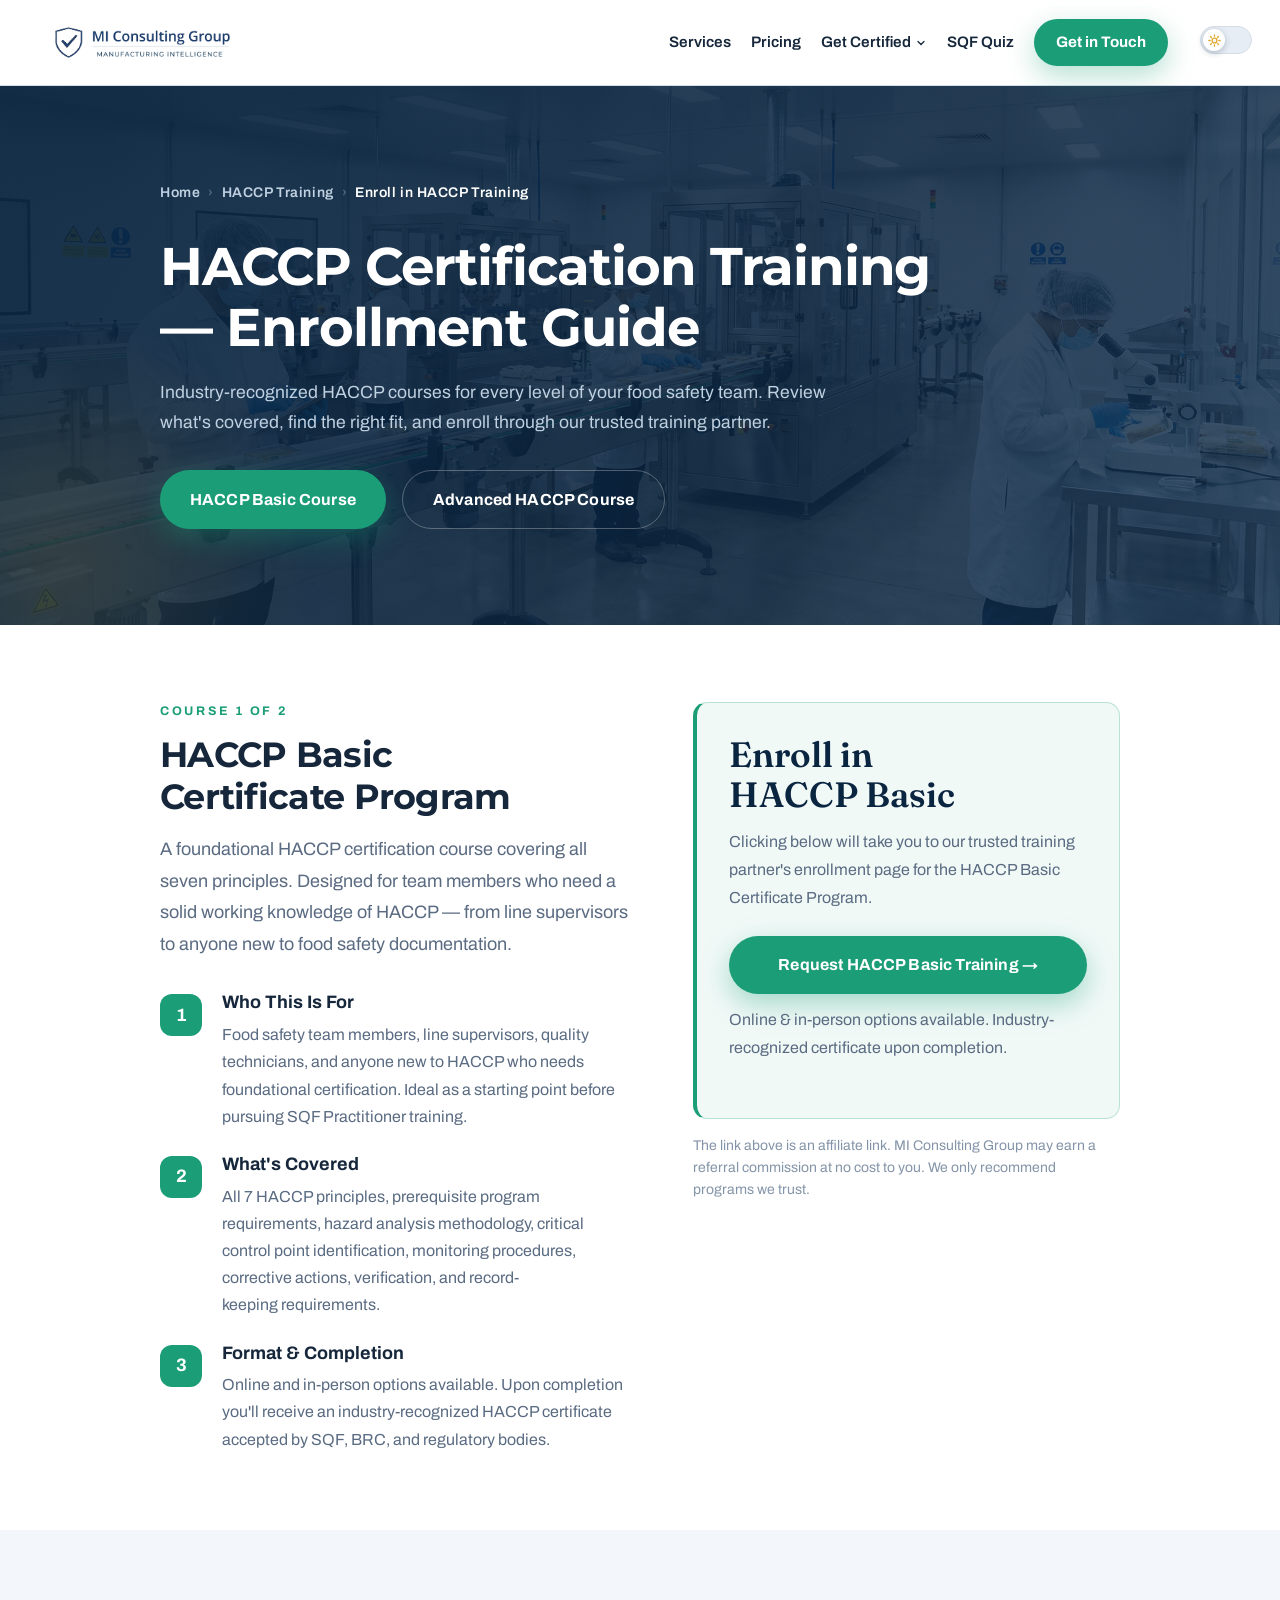
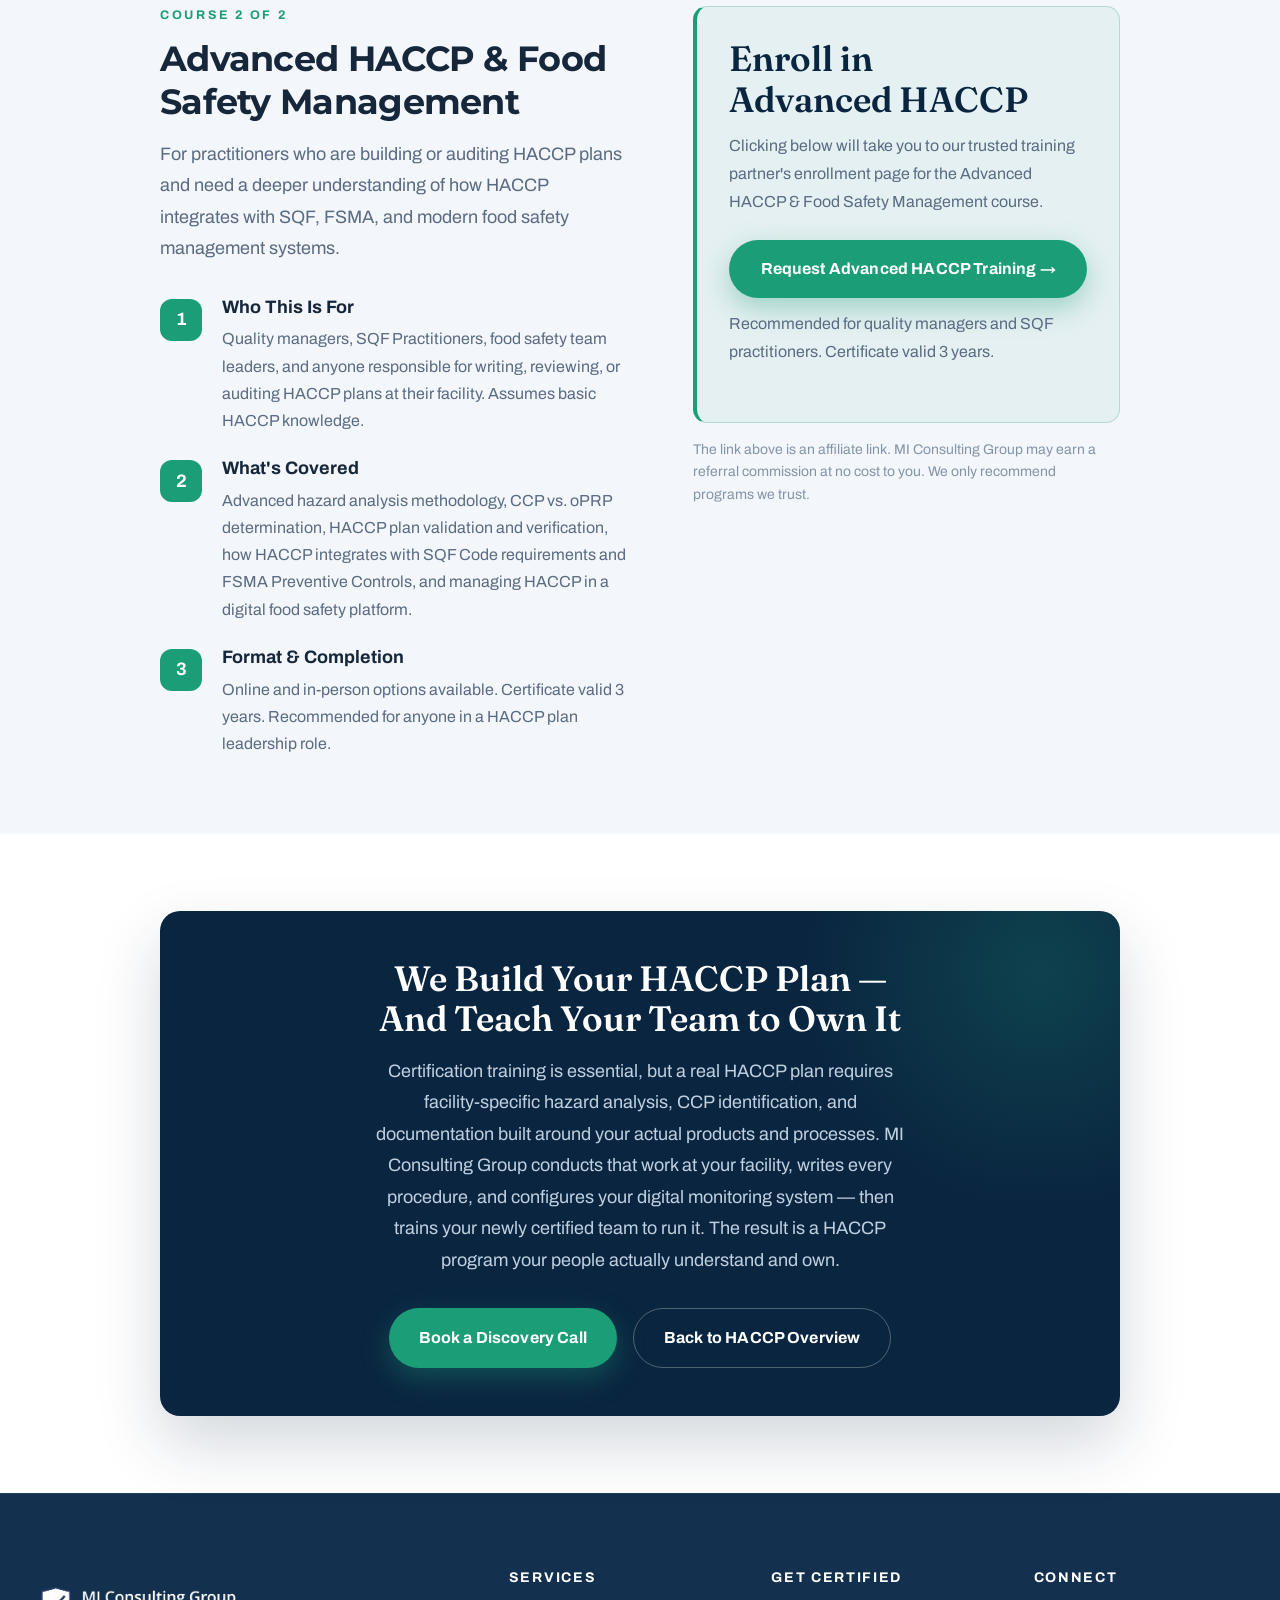
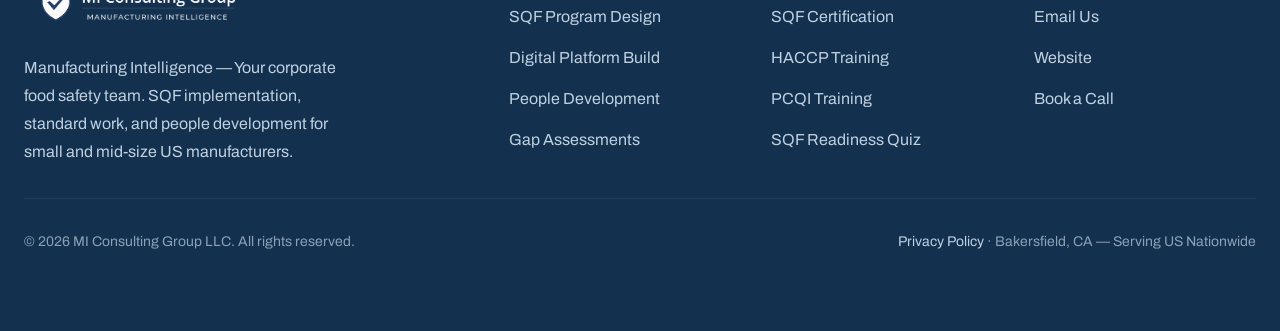
==== commit 4c870901: "Add a light/dark switch to the nav and point sameAs at the LinkedIn page The site followed the visit" ====
--- a/enroll-haccp.html
+++ b/enroll-haccp.html
@@ -1,5 +1,5 @@
 <!DOCTYPE html>
-<html lang="en">
+<html lang="en" data-theme="light">
 <head>
 <meta charset="UTF-8">
 <meta name="viewport" content="width=device-width, initial-scale=1.0">
@@ -54,6 +54,7 @@
   }
 }
 </script>
+<script>try{if(localStorage.getItem('mi-theme')==='dark')document.documentElement.setAttribute('data-theme','dark')}catch(e){}</script>
 </head>
 <body>
 
@@ -97,9 +98,7 @@
         <li class="nav-item"><a href="./index.html#assessment" class="nav-link">SQF Quiz</a></li>
         <li class="nav-item"><a href="./index.html#contact" class="nav-link nav-link--cta">Get in Touch</a></li>
         <li class="nav-item">
-          <button class="theme-toggle" data-theme-toggle aria-label="Switch to dark mode">
-            <svg width="18" height="18" viewBox="0 0 24 24" fill="none" stroke="currentColor" stroke-width="2"><path d="M21 12.79A9 9 0 1 1 11.21 3 7 7 0 0 0 21 12.79z"/></svg>
-          </button>
+          <button class="theme-switch" type="button" role="switch" aria-checked="false" aria-label="Dark mode" title="Dark mode" data-theme-toggle><span class="theme-switch__track"><span class="theme-switch__thumb"><svg class="theme-switch__icon theme-switch__icon--sun" width="13" height="13" viewBox="0 0 24 24" fill="none" stroke="currentColor" stroke-width="2.4" stroke-linecap="round" aria-hidden="true"><circle cx="12" cy="12" r="4.5"/><path d="M12 1.5v2.5M12 20v2.5M4.6 4.6l1.8 1.8M17.6 17.6l1.8 1.8M1.5 12H4M20 12h2.5M4.6 19.4l1.8-1.8M17.6 6.4l1.8-1.8"/></svg><svg class="theme-switch__icon theme-switch__icon--moon" width="13" height="13" viewBox="0 0 24 24" fill="currentColor" aria-hidden="true"><path d="M21 12.79A9 9 0 1 1 11.21 3 7 7 0 0 0 21 12.79z"/></svg></span></span></button>
         </li>
       </ul>
     </nav>
@@ -302,7 +301,7 @@
 </footer>
 
 <script>
-(function(){var btn=document.querySelector('[data-theme-toggle]'),root=document.documentElement;var t=matchMedia('(prefers-color-scheme:dark)').matches?'dark':'light';root.setAttribute('data-theme',t);function ui(){if(!btn)return;btn.innerHTML=t==='dark'?'<svg width="18" height="18" viewBox="0 0 24 24" fill="none" stroke="currentColor" stroke-width="2"><circle cx="12" cy="12" r="5"/><path d="M12 1v2M12 21v2M4.22 4.22l1.42 1.42M18.36 18.36l1.42 1.42M1 12h2M21 12h2M4.22 19.78l1.42-1.42M18.36 5.64l1.42-1.42"/></svg>':'<svg width="18" height="18" viewBox="0 0 24 24" fill="none" stroke="currentColor" stroke-width="2"><path d="M21 12.79A9 9 0 1 1 11.21 3 7 7 0 0 0 21 12.79z"/></svg>';}ui();if(btn)btn.addEventListener('click',function(){t=t==='dark'?'light':'dark';root.setAttribute('data-theme',t);ui();});})();
+(function(){var btn=document.querySelector('[data-theme-toggle]'),root=document.documentElement,t='light';try{if(localStorage.getItem('mi-theme')==='dark')t='dark';}catch(e){}function apply(){root.setAttribute('data-theme',t);if(btn)btn.setAttribute('aria-checked',t==='dark'?'true':'false');}apply();if(btn)btn.addEventListener('click',function(){t=t==='dark'?'light':'dark';apply();try{localStorage.setItem('mi-theme',t);}catch(e){}});})();
 (function(){var mb=document.getElementById('mobileBtn'),nav=document.getElementById('nav');if(!mb||!nav)return;mb.addEventListener('click',function(){var o=nav.querySelector('.nav').classList.toggle('open');mb.setAttribute('aria-expanded',o);});nav.querySelectorAll('.nav-link:not(button)').forEach(function(a){a.addEventListener('click',function(){nav.querySelector('.nav').classList.remove('open');mb.setAttribute('aria-expanded','false');});});})();
 (function(){var item=document.getElementById('certDropdown'),btn=document.getElementById('certBtn');if(!item||!btn)return;btn.addEventListener('click',function(e){if(window.innerWidth<=900){e.preventDefault();var o=item.classList.toggle('open');btn.setAttribute('aria-expanded',o);}});})();
 (function(){var h=document.getElementById('header');if(!h)return;window.addEventListener('scroll',function(){h.classList.toggle('header--scrolled',window.scrollY>8);},{passive:true});})();
--- a/style.css
+++ b/style.css
@@ -2220,3 +2220,18 @@
 .form-consent { margin-top: var(--space-3); font-size: var(--text-xs); color: var(--color-text-muted); max-width: none; }
 .form-consent a { color: var(--color-accent-hover); font-weight: 600; text-decoration: underline; text-underline-offset: 2px; }
 [data-theme="dark"] .form-consent a { color: var(--color-accent); }
+
+/* Theme switch (light by default; the choice is saved in localStorage "mi-theme") */
+.theme-switch { display:inline-flex; align-items:center; padding:4px; margin-left:var(--space-2); background:none; border:0; cursor:pointer; flex-shrink:0; }
+.theme-switch__track { position:relative; width:52px; height:28px; border-radius:100px; background:#E7EDF4; border:1px solid #D4DDE8; transition:background .25s ease, border-color .25s ease; }
+.theme-switch__thumb { position:absolute; top:2px; left:2px; width:22px; height:22px; border-radius:50%; background:#fff; color:#E0A82E; box-shadow:0 2px 6px rgba(10,37,64,.25); display:flex; align-items:center; justify-content:center; transition:transform .25s ease, background .25s ease, color .25s ease; }
+.theme-switch__icon--moon { display:none; }
+.theme-switch:hover .theme-switch__track { border-color:#1B9E77; }
+.theme-switch:focus-visible { outline:none; }
+.theme-switch:focus-visible .theme-switch__track { box-shadow:0 0 0 3px rgba(27,158,119,.35); }
+[data-theme="dark"] .theme-switch__track { background:#1B9E77; border-color:#1B9E77; }
+[data-theme="dark"] .theme-switch__thumb { transform:translateX(24px); background:#0A2540; color:#BFD0E0; }
+[data-theme="dark"] .theme-switch__icon--sun { display:none; }
+[data-theme="dark"] .theme-switch__icon--moon { display:block; }
+@media (prefers-reduced-motion: reduce) { .theme-switch__track, .theme-switch__thumb { transition:none; } }
+@media (max-width: 900px) { .theme-switch { margin:var(--space-3) 0 0 var(--space-2); } }
